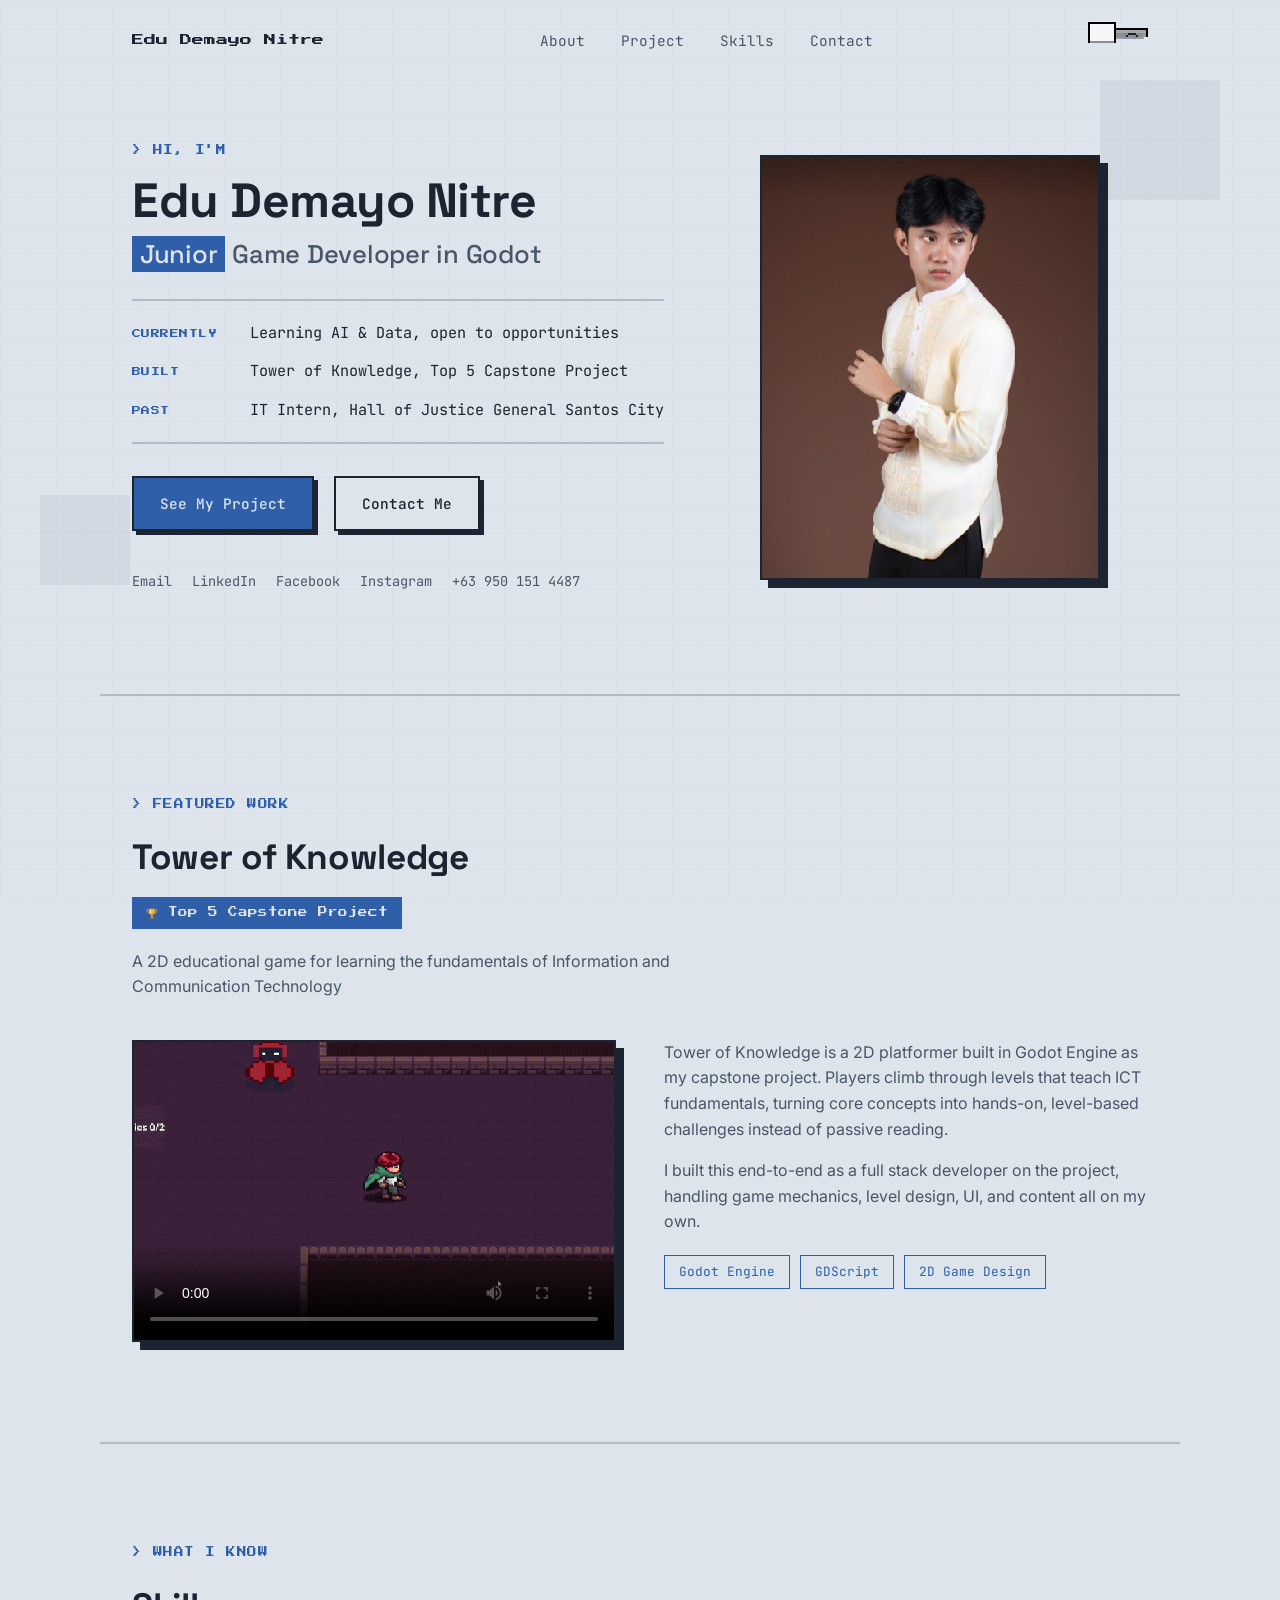
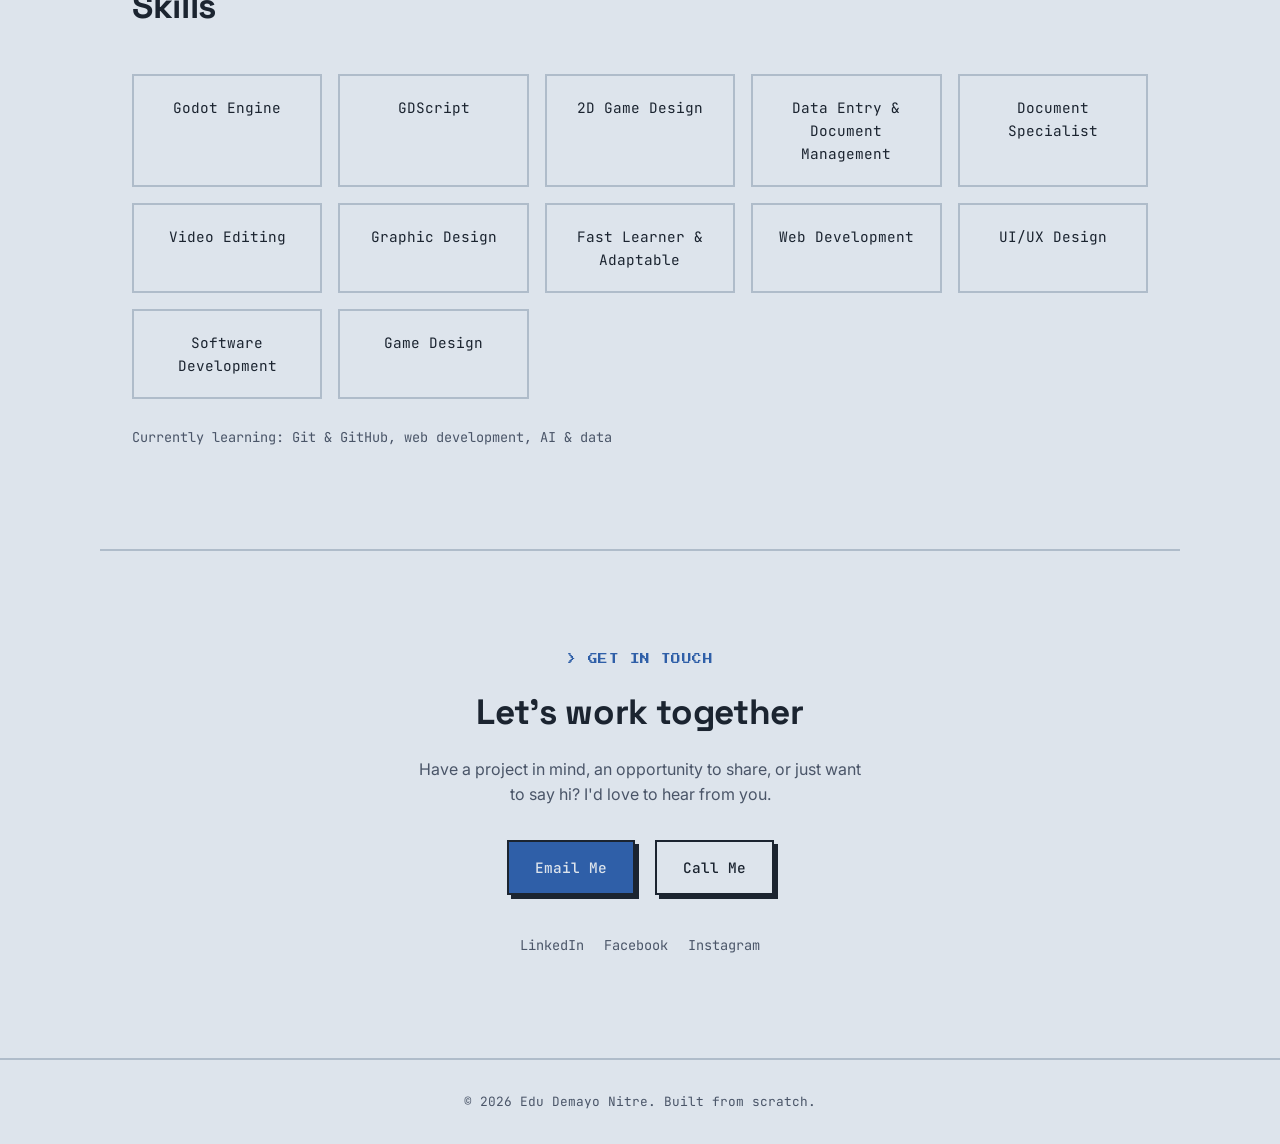
==== index.html @ b04c1786 "Add files via upload" ====
<!DOCTYPE html>
<html lang="en">
<head>
  <meta charset="UTF-8">
  <meta name="viewport" content="width=device-width, initial-scale=1.0">
  <title>Edu Demayo Nitre — Game Developer</title>
  <link rel="preconnect" href="https://fonts.googleapis.com">
  <link href="https://fonts.googleapis.com/css2?family=Press+Start+2P&family=Space+Grotesk:wght@500;700&family=Inter:wght@400;500;600&family=JetBrains+Mono:wght@400;500&display=swap" rel="stylesheet">
  <link rel="stylesheet" href="style.css">
</head>
<body>

  <div class="bg-blob bg-blob-1"></div>
  <div class="bg-blob bg-blob-2"></div>

  <nav>
    <div class="logo"><a href="index.html">Edu Demayo Nitre</a></div>
    <ul>
      <li><a href="about.html">About</a></li>
      <li><a href="#project">Project</a></li>
      <li><a href="#skills">Skills</a></li>
      <li><a href="#contact">Contact</a></li>
    </ul>
    <label class="switch">
      <input class="toggle" type="checkbox" id="theme-toggle">
      <span class="slider"></span>
    </label>
  </nav>

  <section class="hero" id="about">
    <div class="hero-text">
      <p class="eyebrow">Hi, I'm</p>
      <h1>Edu Demayo Nitre</h1>
      <h2><span class="accent">Junior</span> Game Developer in Godot</h2>
      <div class="status-list">
        <div class="status-item">
          <span class="status-label">Currently</span>
          <span class="status-value">Learning AI &amp; Data, open to opportunities</span>
        </div>
        <div class="status-item">
          <span class="status-label">Built</span>
          <span class="status-value">Tower of Knowledge, Top 5 Capstone Project</span>
        </div>
        <div class="status-item">
          <span class="status-label">Past</span>
          <span class="status-value">IT Intern, Hall of Justice General Santos City</span>
        </div>
      </div>
      <div class="buttons">
        <a href="#project" class="btn btn-primary">See My Project</a>
        <a href="#contact" class="btn btn-secondary">Contact Me</a>
      </div>
      <div class="socials">
        <a href="mailto:edunitre24@gmail.com" aria-label="Email">Email</a>
        <a href="https://www.linkedin.com/in/edu-demayo-nitre-314478360/" aria-label="LinkedIn" target="_blank" rel="noopener">LinkedIn</a>
        <a href="https://www.facebook.com/edu.nitre.35" aria-label="Facebook" target="_blank" rel="noopener">Facebook</a>
        <a href="https://www.instagram.com/_godedu/" aria-label="Instagram" target="_blank" rel="noopener">Instagram</a>
        <a href="tel:+639501514487" aria-label="Phone">+63 950 151 4487</a>
      </div>
    </div>
    <div class="hero-image">
      <div class="photo-frame">
        <img src="profile.png" alt="Edu Demayo Nitre">
      </div>
    </div>
  </section>

  <section class="project reveal" id="project">
    <p class="eyebrow">Featured Work</p>
    <h2>Tower of Knowledge</h2>
    <p class="project-badge">🏆 Top 5 Capstone Project</p>
    <p class="project-subtitle">A 2D educational game for learning the fundamentals of Information and Communication Technology</p>
    <div class="project-content">
      <div class="project-visual">
        <video controls poster="gameplay.gif">
          <source src="trailer.mp4" type="video/mp4">
          Your browser doesn't support embedded video.
        </video>
      </div>
      <div class="project-details">
        <p>
          Tower of Knowledge is a 2D platformer built in Godot Engine as my
          capstone project. Players climb through levels that teach ICT
          fundamentals, turning core concepts into hands-on, level-based
          challenges instead of passive reading.
        </p>
        <p>
          I built this end-to-end as a full stack developer on the project,
          handling game mechanics, level design, UI, and content all on my
          own.
        </p>
        <ul class="tech-tags">
          <li>Godot Engine</li>
          <li>GDScript</li>
          <li>2D Game Design</li>
        </ul>
      </div>
    </div>
  </section>

  <section class="skills reveal" id="skills">
    <p class="eyebrow">What I Know</p>
    <h2>Skills</h2>
    <div class="skills-grid">
      <div class="skill-item">Godot Engine</div>
      <div class="skill-item">GDScript</div>
      <div class="skill-item">2D Game Design</div>
      <div class="skill-item">Data Entry &amp; Document Management</div>
      <div class="skill-item">Document Specialist</div>
      <div class="skill-item">Video Editing</div>
      <div class="skill-item">Graphic Design</div>
      <div class="skill-item">Fast Learner &amp; Adaptable</div>
      <div class="skill-item">Web Development</div>
      <div class="skill-item">UI/UX Design</div>
      <div class="skill-item">Software Development</div>
      <div class="skill-item">Game Design</div>
    </div>
    <p class="learning-note">Currently learning: Git &amp; GitHub, web development, AI &amp; data</p>
  </section>

  <section class="contact reveal" id="contact">
    <p class="eyebrow">Get In Touch</p>
    <h2>Let's work together</h2>
    <p class="intro">Have a project in mind, an opportunity to share, or just want to say hi? I'd love to hear from you.</p>
    <div class="buttons">
      <a href="mailto:edunitre24@gmail.com" class="btn btn-primary">Email Me</a>
      <a href="tel:+639501514487" class="btn btn-secondary">Call Me</a>
    </div>
    <div class="socials" style="justify-content: center;">
      <a href="https://www.linkedin.com/in/edu-demayo-nitre-314478360/" aria-label="LinkedIn" target="_blank" rel="noopener">LinkedIn</a>
      <a href="https://www.facebook.com/edu.nitre.35" aria-label="Facebook" target="_blank" rel="noopener">Facebook</a>
      <a href="https://www.instagram.com/_godedu/" aria-label="Instagram" target="_blank" rel="noopener">Instagram</a>
    </div>
  </section>

  <footer>
    <p>&copy; 2026 Edu Demayo Nitre. Built from scratch.</p>
  </footer>
  <script>
    const themeToggle = document.getElementById('theme-toggle');
    const savedTheme = localStorage.getItem('theme');

    if (savedTheme === 'dark') {
      document.body.classList.add('dark-mode');
      themeToggle.checked = true;
    }

    themeToggle.addEventListener('change', () => {
      document.body.classList.toggle('dark-mode', themeToggle.checked);
      localStorage.setItem('theme', themeToggle.checked ? 'dark' : 'light');
    });

    const revealEls = document.querySelectorAll('.reveal');
    const observer = new IntersectionObserver((entries) => {
      entries.forEach((entry) => {
        if (entry.isIntersecting) {
          entry.target.classList.add('is-visible');
          observer.unobserve(entry.target);
        }
      });
    }, { threshold: 0.15 });
    revealEls.forEach((el) => observer.observe(el));
  </script>

</body>
</html>
---- style.css ----
/* ---------- Design tokens (monochrome) ---------- */
:root {
  --bg: #DDE4EC;
  --bg-alt: #CCD6E1;
  --ink: #1B2430;
  --ink-soft: #4A5568;
  --accent: #2F5FA8;
  --accent-soft: #C3D3E8;
  --line: #AFBCCA;

  --font-display: "Space Grotesk", sans-serif;
  --font-body: "Inter", sans-serif;
  --font-mono: "JetBrains Mono", monospace;
  --font-pixel: "Press Start 2P", monospace;

  --max-width: 1080px;
}

/* ---------- Dark mode ---------- */
body.dark-mode {
  --bg: #0D1420;
  --bg-alt: #16202E;
  --ink: #E4EAF2;
  --ink-soft: #93A2B8;
  --accent: #6C93E0;
  --accent-soft: rgba(108, 147, 224, 0.15);
  --line: #26344A;
}

/* ---------- Reset ---------- */
* {
  margin: 0;
  padding: 0;
  box-sizing: border-box;
}

html {
  scroll-behavior: smooth;
}

body {
  font-family: var(--font-body);
  background: var(--bg);
  color: var(--ink);
  line-height: 1.6;
  position: relative;
  overflow-x: hidden;
  transition: background-color 0.2s ease, color 0.2s ease;
}

/* ---------- Ambient background: pixel grid, like the Godot editor canvas ---------- */
body::before {
  content: "";
  position: fixed;
  inset: 0;
  background-image:
    linear-gradient(var(--line) 1px, transparent 1px),
    linear-gradient(90deg, var(--line) 1px, transparent 1px);
  background-size: 28px 28px;
  opacity: 0.06;
  z-index: -1;
  pointer-events: none;
}

.bg-blob {
  position: fixed;
  z-index: -1;
  pointer-events: none;
  background: var(--ink);
  opacity: 0.05;
}

.bg-blob-1 {
  width: 120px;
  height: 120px;
  top: 80px;
  right: 60px;
}

.bg-blob-2 {
  width: 90px;
  height: 90px;
  top: 55%;
  left: 40px;
}

a {
  text-decoration: none;
  color: inherit;
}

ul {
  list-style: none;
}

section {
  max-width: var(--max-width);
  margin: 0 auto;
  padding: 100px 32px;
}

.eyebrow {
  font-family: var(--font-pixel);
  font-size: 0.6rem;
  text-transform: uppercase;
  letter-spacing: 0.05em;
  color: var(--accent);
  margin-bottom: 16px;
  line-height: 1.8;
}

.eyebrow::before {
  content: "> ";
}

.accent {
  background: var(--accent);
  color: var(--bg);
  padding: 2px 8px;
  box-decoration-break: clone;
  -webkit-box-decoration-break: clone;
}

h1, h2 {
  font-family: var(--font-display);
  font-weight: 700;
  letter-spacing: -0.01em;
}

/* ---------- Nav ---------- */
nav {
  display: flex;
  justify-content: space-between;
  align-items: center;
  max-width: var(--max-width);
  margin: 0 auto;
  padding: 28px 32px;
  gap: 24px;
}

nav .logo {
  font-family: var(--font-pixel);
  font-size: 0.75rem;
}

nav .logo a {
  color: inherit;
}

nav ul {
  display: flex;
  gap: 36px;
}

nav ul a {
  font-family: var(--font-mono);
  font-size: 0.9rem;
  color: var(--ink-soft);
  transition: color 0.2s ease;
}

nav ul a:hover,
nav ul a:focus-visible {
  color: var(--ink);
}

nav ul a.active-link {
  color: var(--accent);
  text-decoration: underline;
  text-underline-offset: 4px;
}

/* ---------- Buttons (pixel push style) ---------- */
.buttons {
  display: flex;
  gap: 20px;
  margin-top: 32px;
  flex-wrap: wrap;
}

.btn {
  padding: 14px 26px;
  border-radius: 0;
  border: 2px solid var(--ink);
  font-family: var(--font-mono);
  font-size: 0.9rem;
  font-weight: 500;
  box-shadow: 4px 4px 0 var(--ink);
  transition: transform 0.1s ease, box-shadow 0.1s ease;
}

.btn:hover {
  transform: translate(2px, 2px);
  box-shadow: 2px 2px 0 var(--ink);
}

.btn:active {
  transform: translate(4px, 4px);
  box-shadow: 0 0 0 var(--ink);
}

.btn-primary {
  background: var(--accent);
  color: var(--bg);
}

.btn-secondary {
  background: var(--bg);
  color: var(--ink);
}

/* ---------- Hero ---------- */
.hero {
  display: grid;
  grid-template-columns: 1.1fr 0.9fr;
  gap: 48px;
  align-items: center;
  padding-top: 60px;
  animation: fadeInUp 0.8s ease both;
}

@keyframes fadeInUp {
  from {
    opacity: 0;
    transform: translateY(20px);
  }
  to {
    opacity: 1;
    transform: translateY(0);
  }
}

.hero h1 {
  font-size: 3rem;
  line-height: 1.1;
  margin-bottom: 6px;
}

.hero h2 {
  font-size: 1.6rem;
  font-weight: 500;
  color: var(--ink-soft);
  margin-bottom: 24px;
}

.hero .intro {
  color: var(--ink-soft);
  max-width: 46ch;
}

.status-list {
  display: flex;
  flex-direction: column;
  gap: 14px;
  margin-top: 8px;
  padding: 20px 0;
  border-top: 2px solid var(--line);
  border-bottom: 2px solid var(--line);
}

.status-item {
  display: flex;
  gap: 18px;
  align-items: baseline;
}

.status-label {
  font-family: var(--font-pixel);
  font-size: 0.55rem;
  text-transform: uppercase;
  letter-spacing: 0.05em;
  color: var(--accent);
  min-width: 100px;
  flex-shrink: 0;
}

.status-value {
  font-family: var(--font-mono);
  color: var(--ink);
  font-size: 0.95rem;
}

.socials {
  display: flex;
  gap: 20px;
  flex-wrap: wrap;
  margin-top: 40px;
}

.socials a {
  font-family: var(--font-mono);
  font-size: 0.85rem;
  color: var(--ink-soft);
  border-bottom: 1px solid transparent;
}

.socials a:hover,
.socials a:focus-visible {
  color: var(--accent);
  border-bottom-color: var(--accent);
}

.hero-image {
  display: flex;
  justify-content: center;
}

.photo-frame {
  width: 100%;
  max-width: 340px;
  aspect-ratio: 4 / 5;
  background: var(--bg-alt);
  border: 2px solid var(--ink);
  border-radius: 0;
  display: flex;
  align-items: center;
  justify-content: center;
  color: var(--ink-soft);
  font-family: var(--font-mono);
  font-size: 0.85rem;
  overflow: hidden;
  box-shadow: 8px 8px 0 var(--ink);
}

.photo-frame img {
  width: 100%;
  height: 100%;
  object-fit: cover;
  image-rendering: pixelated;
}

/* ---------- Project ---------- */
.project {
  border-top: 2px solid var(--line);
}

.project h2 {
  font-size: 2.2rem;
  margin-bottom: 12px;
}

.project-badge {
  display: inline-block;
  font-family: var(--font-pixel);
  font-size: 0.6rem;
  background: var(--accent);
  color: var(--bg);
  padding: 8px 14px;
  border-radius: 0;
  margin-bottom: 20px;
}

.project-subtitle {
  color: var(--ink-soft);
  max-width: 60ch;
  margin-bottom: 40px;
}

.project-content {
  display: grid;
  grid-template-columns: 1fr 1fr;
  gap: 48px;
  align-items: start;
}

.project-visual {
  aspect-ratio: 16 / 10;
  background: var(--bg-alt);
  border: 2px solid var(--ink);
  border-radius: 0;
  display: flex;
  align-items: center;
  justify-content: center;
  color: var(--ink-soft);
  font-family: var(--font-mono);
  font-size: 0.85rem;
  overflow: hidden;
  box-shadow: 8px 8px 0 var(--ink);
}

.project-visual img,
.project-visual video {
  width: 100%;
  height: 100%;
  object-fit: cover;
  image-rendering: pixelated;
}

.project-details p {
  color: var(--ink-soft);
  margin-bottom: 16px;
}

.tech-tags {
  display: flex;
  gap: 10px;
  flex-wrap: wrap;
  margin: 20px 0;
}

.tech-tags li {
  font-family: var(--font-mono);
  font-size: 0.8rem;
  background: var(--bg);
  color: var(--accent);
  border: 1px solid var(--accent);
  padding: 6px 14px;
  border-radius: 0;
}

/* ---------- Skills ---------- */
.skills {
  border-top: 2px solid var(--line);
}

.skills h2 {
  font-size: 2.2rem;
  margin-bottom: 40px;
}

.skills-grid {
  display: grid;
  grid-template-columns: repeat(auto-fit, minmax(180px, 1fr));
  gap: 16px;
}

.skill-item {
  padding: 20px;
  border: 2px solid var(--line);
  border-radius: 0;
  font-family: var(--font-mono);
  font-size: 0.9rem;
  text-align: center;
}

.learning-note {
  margin-top: 28px;
  color: var(--ink-soft);
  font-family: var(--font-mono);
  font-size: 0.85rem;
}

/* ---------- Contact ---------- */
.contact {
  border-top: 2px solid var(--line);
  text-align: center;
}

.contact h2 {
  font-size: 2.2rem;
  margin-bottom: 16px;
}

.contact .intro {
  color: var(--ink-soft);
  max-width: 46ch;
  margin: 0 auto;
}

.contact .buttons {
  justify-content: center;
}

/* ---------- Footer ---------- */
footer {
  text-align: center;
  padding: 32px;
  color: var(--ink-soft);
  font-family: var(--font-mono);
  font-size: 0.8rem;
  border-top: 2px solid var(--line);
}

/* ---------- Scroll reveal ---------- */
.reveal {
  opacity: 0;
  transform: translateY(24px);
  transition: opacity 0.7s ease, transform 0.7s ease;
}

.reveal.is-visible {
  opacity: 1;
  transform: translateY(0);
}

/* ---------- Hover polish (pixel push) ---------- */
.skill-item {
  transition: transform 0.15s ease, box-shadow 0.15s ease;
}

.skill-item:hover {
  transform: translate(-2px, -2px);
  border-color: var(--accent);
  box-shadow: 4px 4px 0 var(--accent);
}

.photo-frame,
.project-visual {
  transition: transform 0.15s ease, box-shadow 0.15s ease;
}

.photo-frame:hover,
.project-visual:hover {
  transform: translate(-2px, -2px);
  box-shadow: 10px 10px 0 var(--ink);
}

.tech-tags li {
  transition: transform 0.15s ease;
}

.tech-tags li:hover {
  transform: translate(-2px, -2px);
  box-shadow: 3px 3px 0 var(--accent);
}

/* ---------- Responsive ---------- */
@media (max-width: 768px) {
  nav {
    flex-direction: column;
    gap: 16px;
  }

  .hero {
    grid-template-columns: 1fr;
    text-align: center;
    padding-top: 20px;
  }

  .hero .intro {
    margin: 0 auto;
  }

  .buttons {
    justify-content: center;
  }

  .socials {
    justify-content: center;
  }

  .status-item {
    flex-direction: column;
    gap: 2px;
  }

  .status-label {
    min-width: unset;
  }

  .project-content {
    grid-template-columns: 1fr;
  }
}

/* ---------- Theme toggle: pixel sprite switch (Uiverse by zl306) ---------- */
.switch {
  position: relative;
  display: flex;
  flex-direction: column;
  justify-content: center;
  align-items: center;
  width: 60px;
  height: 26px;
}

.toggle {
  opacity: 0;
  width: 0;
  height: 0;
}

.slider {
  image-rendering: pixelated;
  position: absolute;
  cursor: pointer;
  top: 0;
  left: 0;
  right: 0;
  bottom: 0;
  background: url([data-uri]);
  background-size: 100% 100%;
}

.slider:before {
  box-sizing: border-box;
  position: absolute;
  content: "";
  height: 32px;
  width: 28px;
  bottom: 0px;
  background: url([data-uri]);
  background-size: 28px 32px;
}

.toggle:checked + .slider {
  background: url([data-uri]);
  background-size: 100% 100%;
}

.toggle:checked + .slider:before {
  transform: translateX(32px);
}

/* ---------- About page ---------- */
.about-hero {
  display: grid;
  grid-template-columns: 1.1fr 0.9fr;
  gap: 48px;
  align-items: center;
  padding-top: 80px;
}

.about-hero h1 {
  font-size: 2.8rem;
  margin: 8px 0 20px;
}

.about-hero .intro {
  color: var(--ink-soft);
  font-size: 1.05rem;
}

@media (max-width: 768px) {
  .about-hero {
    grid-template-columns: 1fr;
    text-align: center;
    padding-top: 20px;
  }

  .about-hero .intro {
    margin: 0 auto;
  }
}

.timeline {
  border-top: 2px solid var(--line);
}

.timeline h2,
.currently-learning h2 {
  font-size: 2.2rem;
  margin-bottom: 40px;
}

.timeline-list {
  display: flex;
  flex-direction: column;
  gap: 36px;
}

.timeline-item {
  display: grid;
  grid-template-columns: 140px 1fr;
  gap: 24px;
}

.timeline-year {
  font-family: var(--font-pixel);
  font-size: 0.55rem;
  color: var(--accent);
  text-transform: uppercase;
  letter-spacing: 0.03em;
  padding-top: 4px;
  line-height: 1.6;
}

.timeline-body h3 {
  font-family: var(--font-display);
  font-size: 1.1rem;
  margin-bottom: 8px;
}

.timeline-body p {
  color: var(--ink-soft);
  max-width: 60ch;
}

.currently-learning {
  border-top: 2px solid var(--line);
}

.currently-learning .intro {
  color: var(--ink-soft);
  max-width: 60ch;
}

@media (max-width: 768px) {
  .timeline-item {
    grid-template-columns: 1fr;
    gap: 8px;
  }

  .about-hero h1 {
    font-size: 2.2rem;
  }
}
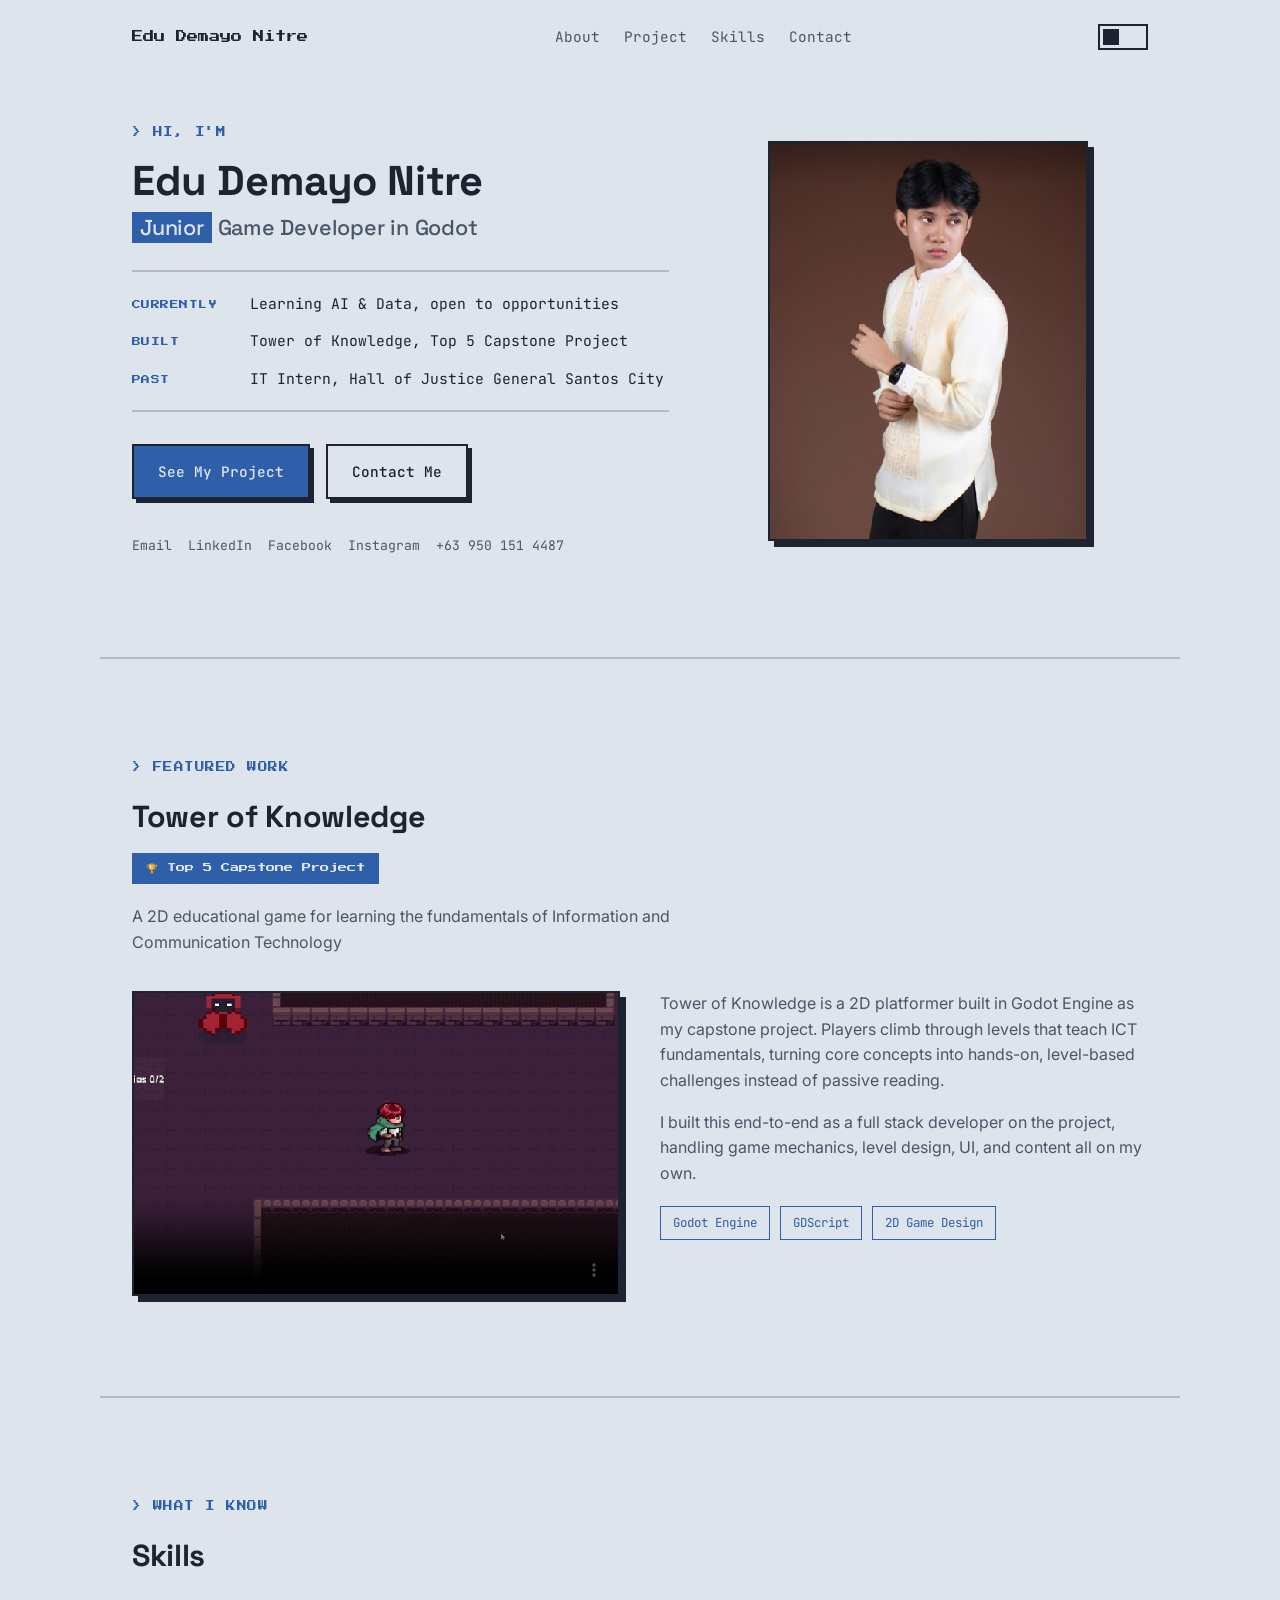
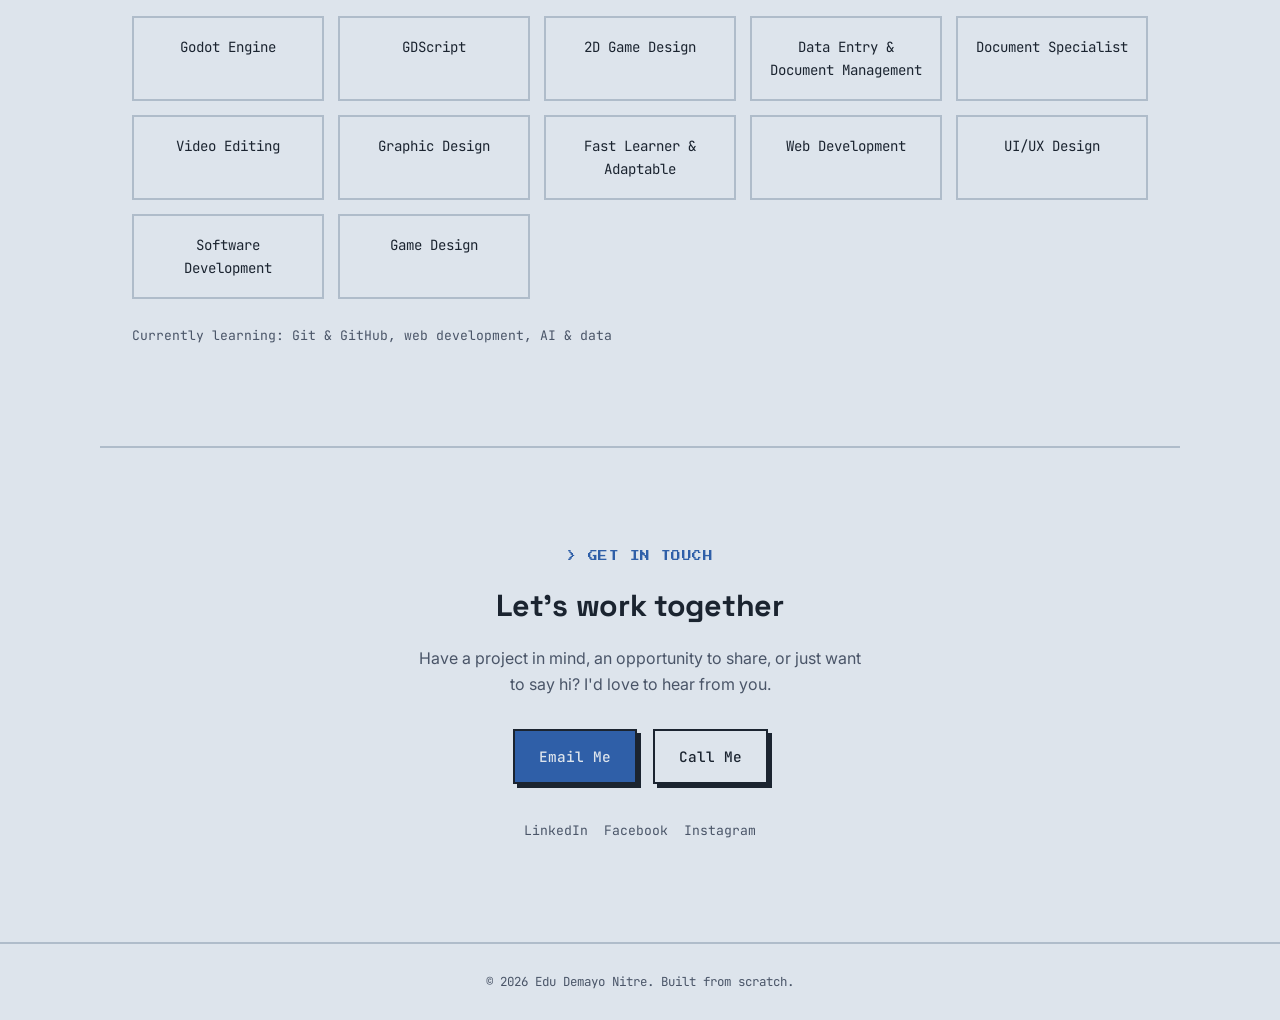
==== commit fd38399a: "Add files via upload" ====
--- a/index.html
+++ b/index.html
@@ -9,9 +9,6 @@
   <link rel="stylesheet" href="style.css">
 </head>
 <body>
-
-  <div class="bg-blob bg-blob-1"></div>
-  <div class="bg-blob bg-blob-2"></div>
 
   <nav>
     <div class="logo"><a href="index.html">Edu Demayo Nitre</a></div>
--- a/style.css
+++ b/style.css
@@ -1,4 +1,4 @@
-/* ---------- Design tokens (monochrome) ---------- */
+/* ---------- Design tokens ---------- */
 :root {
   --bg: #DDE4EC;
   --bg-alt: #CCD6E1;
@@ -48,7 +48,7 @@
   transition: background-color 0.2s ease, color 0.2s ease;
 }
 
-/* ---------- Ambient background: pixel grid, like the Godot editor canvas ---------- */
+/* ---------- Ambient background: faint pixel grid ---------- */
 body::before {
   content: "";
   position: fixed;
@@ -57,31 +57,9 @@
     linear-gradient(var(--line) 1px, transparent 1px),
     linear-gradient(90deg, var(--line) 1px, transparent 1px);
   background-size: 28px 28px;
-  opacity: 0.06;
+  opacity: 0.05;
   z-index: -1;
   pointer-events: none;
-}
-
-.bg-blob {
-  position: fixed;
-  z-index: -1;
-  pointer-events: none;
-  background: var(--ink);
-  opacity: 0.05;
-}
-
-.bg-blob-1 {
-  width: 120px;
-  height: 120px;
-  top: 80px;
-  right: 60px;
-}
-
-.bg-blob-2 {
-  width: 90px;
-  height: 90px;
-  top: 55%;
-  left: 40px;
 }
 
 a {
@@ -91,6 +69,11 @@
 
 ul {
   list-style: none;
+}
+
+img, video {
+  max-width: 100%;
+  display: block;
 }
 
 section {
@@ -134,13 +117,14 @@
   align-items: center;
   max-width: var(--max-width);
   margin: 0 auto;
-  padding: 28px 32px;
-  gap: 24px;
+  padding: 24px 32px;
+  gap: 16px;
+  flex-wrap: wrap;
 }
 
 nav .logo {
   font-family: var(--font-pixel);
-  font-size: 0.75rem;
+  font-size: 0.7rem;
 }
 
 nav .logo a {
@@ -149,7 +133,8 @@
 
 nav ul {
   display: flex;
-  gap: 36px;
+  gap: 24px;
+  flex-wrap: wrap;
 }
 
 nav ul a {
@@ -173,13 +158,13 @@
 /* ---------- Buttons (pixel push style) ---------- */
 .buttons {
   display: flex;
-  gap: 20px;
+  gap: 16px;
   margin-top: 32px;
   flex-wrap: wrap;
 }
 
 .btn {
-  padding: 14px 26px;
+  padding: 14px 24px;
   border-radius: 0;
   border: 2px solid var(--ink);
   font-family: var(--font-mono);
@@ -187,6 +172,7 @@
   font-weight: 500;
   box-shadow: 4px 4px 0 var(--ink);
   transition: transform 0.1s ease, box-shadow 0.1s ease;
+  text-align: center;
 }
 
 .btn:hover {
@@ -213,9 +199,9 @@
 .hero {
   display: grid;
   grid-template-columns: 1.1fr 0.9fr;
-  gap: 48px;
+  gap: 40px;
   align-items: center;
-  padding-top: 60px;
+  padding-top: 50px;
   animation: fadeInUp 0.8s ease both;
 }
 
@@ -231,13 +217,14 @@
 }
 
 .hero h1 {
-  font-size: 3rem;
-  line-height: 1.1;
+  font-size: 2.6rem;
+  line-height: 1.15;
   margin-bottom: 6px;
+  word-break: break-word;
 }
 
 .hero h2 {
-  font-size: 1.6rem;
+  font-size: 1.35rem;
   font-weight: 500;
   color: var(--ink-soft);
   margin-bottom: 24px;
@@ -262,6 +249,7 @@
   display: flex;
   gap: 18px;
   align-items: baseline;
+  flex-wrap: wrap;
 }
 
 .status-label {
@@ -277,19 +265,19 @@
 .status-value {
   font-family: var(--font-mono);
   color: var(--ink);
-  font-size: 0.95rem;
+  font-size: 0.92rem;
 }
 
 .socials {
   display: flex;
-  gap: 20px;
+  gap: 16px;
   flex-wrap: wrap;
-  margin-top: 40px;
+  margin-top: 36px;
 }
 
 .socials a {
   font-family: var(--font-mono);
-  font-size: 0.85rem;
+  font-size: 0.82rem;
   color: var(--ink-soft);
   border-bottom: 1px solid transparent;
 }
@@ -307,7 +295,7 @@
 
 .photo-frame {
   width: 100%;
-  max-width: 340px;
+  max-width: 320px;
   aspect-ratio: 4 / 5;
   background: var(--bg-alt);
   border: 2px solid var(--ink);
@@ -319,7 +307,7 @@
   font-family: var(--font-mono);
   font-size: 0.85rem;
   overflow: hidden;
-  box-shadow: 8px 8px 0 var(--ink);
+  box-shadow: 6px 6px 0 var(--ink);
 }
 
 .photo-frame img {
@@ -335,31 +323,32 @@
 }
 
 .project h2 {
-  font-size: 2.2rem;
+  font-size: 1.9rem;
   margin-bottom: 12px;
 }
 
 .project-badge {
   display: inline-block;
   font-family: var(--font-pixel);
-  font-size: 0.6rem;
+  font-size: 0.58rem;
   background: var(--accent);
   color: var(--bg);
   padding: 8px 14px;
   border-radius: 0;
   margin-bottom: 20px;
+  line-height: 1.6;
 }
 
 .project-subtitle {
   color: var(--ink-soft);
   max-width: 60ch;
-  margin-bottom: 40px;
+  margin-bottom: 36px;
 }
 
 .project-content {
   display: grid;
   grid-template-columns: 1fr 1fr;
-  gap: 48px;
+  gap: 40px;
   align-items: start;
 }
 
@@ -375,7 +364,7 @@
   font-family: var(--font-mono);
   font-size: 0.85rem;
   overflow: hidden;
-  box-shadow: 8px 8px 0 var(--ink);
+  box-shadow: 6px 6px 0 var(--ink);
 }
 
 .project-visual img,
@@ -400,11 +389,11 @@
 
 .tech-tags li {
   font-family: var(--font-mono);
-  font-size: 0.8rem;
+  font-size: 0.78rem;
   background: var(--bg);
   color: var(--accent);
   border: 1px solid var(--accent);
-  padding: 6px 14px;
+  padding: 6px 12px;
   border-radius: 0;
 }
 
@@ -414,30 +403,30 @@
 }
 
 .skills h2 {
-  font-size: 2.2rem;
-  margin-bottom: 40px;
+  font-size: 1.9rem;
+  margin-bottom: 36px;
 }
 
 .skills-grid {
   display: grid;
-  grid-template-columns: repeat(auto-fit, minmax(180px, 1fr));
-  gap: 16px;
+  grid-template-columns: repeat(auto-fit, minmax(160px, 1fr));
+  gap: 14px;
 }
 
 .skill-item {
-  padding: 20px;
+  padding: 18px;
   border: 2px solid var(--line);
   border-radius: 0;
   font-family: var(--font-mono);
-  font-size: 0.9rem;
+  font-size: 0.88rem;
   text-align: center;
 }
 
 .learning-note {
-  margin-top: 28px;
-  color: var(--ink-soft);
-  font-family: var(--font-mono);
-  font-size: 0.85rem;
+  margin-top: 26px;
+  color: var(--ink-soft);
+  font-family: var(--font-mono);
+  font-size: 0.82rem;
 }
 
 /* ---------- Contact ---------- */
@@ -447,7 +436,7 @@
 }
 
 .contact h2 {
-  font-size: 2.2rem;
+  font-size: 1.9rem;
   margin-bottom: 16px;
 }
 
@@ -458,16 +447,20 @@
 }
 
 .contact .buttons {
+  justify-content: center;
+}
+
+.contact .socials {
   justify-content: center;
 }
 
 /* ---------- Footer ---------- */
 footer {
   text-align: center;
-  padding: 32px;
-  color: var(--ink-soft);
-  font-family: var(--font-mono);
-  font-size: 0.8rem;
+  padding: 28px 20px;
+  color: var(--ink-soft);
+  font-family: var(--font-mono);
+  font-size: 0.78rem;
   border-top: 2px solid var(--line);
 }
 
@@ -483,7 +476,7 @@
   transform: translateY(0);
 }
 
-/* ---------- Hover polish (pixel push) ---------- */
+/* ---------- Hover polish ---------- */
 .skill-item {
   transition: transform 0.15s ease, box-shadow 0.15s ease;
 }
@@ -502,7 +495,7 @@
 .photo-frame:hover,
 .project-visual:hover {
   transform: translate(-2px, -2px);
-  box-shadow: 10px 10px 0 var(--ink);
+  box-shadow: 9px 9px 0 var(--ink);
 }
 
 .tech-tags li {
@@ -514,123 +507,70 @@
   box-shadow: 3px 3px 0 var(--accent);
 }
 
-/* ---------- Responsive ---------- */
-@media (max-width: 768px) {
-  nav {
-    flex-direction: column;
-    gap: 16px;
-  }
-
-  .hero {
-    grid-template-columns: 1fr;
-    text-align: center;
-    padding-top: 20px;
-  }
-
-  .hero .intro {
-    margin: 0 auto;
-  }
-
-  .buttons {
-    justify-content: center;
-  }
-
-  .socials {
-    justify-content: center;
-  }
-
-  .status-item {
-    flex-direction: column;
-    gap: 2px;
-  }
-
-  .status-label {
-    min-width: unset;
-  }
-
-  .project-content {
-    grid-template-columns: 1fr;
-  }
-}
-
-/* ---------- Theme toggle: pixel sprite switch (Uiverse by zl306) ---------- */
+/* ---------- Theme toggle: reliable pure-CSS square switch ---------- */
 .switch {
   position: relative;
-  display: flex;
-  flex-direction: column;
-  justify-content: center;
-  align-items: center;
-  width: 60px;
+  display: inline-flex;
+  width: 50px;
   height: 26px;
+  flex-shrink: 0;
 }
 
 .toggle {
   opacity: 0;
   width: 0;
   height: 0;
+  position: absolute;
 }
 
 .slider {
-  image-rendering: pixelated;
   position: absolute;
+  inset: 0;
   cursor: pointer;
-  top: 0;
-  left: 0;
-  right: 0;
-  bottom: 0;
-  background: url([data-uri]);
-  background-size: 100% 100%;
-}
-
-.slider:before {
-  box-sizing: border-box;
+  background: var(--bg);
+  border: 2px solid var(--ink);
+  border-radius: 0;
+  transition: background-color 0.2s ease;
+}
+
+.slider::before {
+  content: "";
   position: absolute;
-  content: "";
-  height: 32px;
-  width: 28px;
-  bottom: 0px;
-  background: url([data-uri]);
-  background-size: 28px 32px;
+  top: 3px;
+  left: 3px;
+  width: 16px;
+  height: 16px;
+  background: var(--ink);
+  transition: transform 0.2s ease, background-color 0.2s ease;
 }
 
 .toggle:checked + .slider {
-  background: url([data-uri]);
-  background-size: 100% 100%;
-}
-
-.toggle:checked + .slider:before {
-  transform: translateX(32px);
+  background: var(--accent-soft);
+  border-color: var(--accent);
+}
+
+.toggle:checked + .slider::before {
+  transform: translateX(20px);
+  background: var(--accent);
 }
 
 /* ---------- About page ---------- */
 .about-hero {
   display: grid;
   grid-template-columns: 1.1fr 0.9fr;
-  gap: 48px;
+  gap: 40px;
   align-items: center;
-  padding-top: 80px;
+  padding-top: 50px;
 }
 
 .about-hero h1 {
-  font-size: 2.8rem;
+  font-size: 2.4rem;
   margin: 8px 0 20px;
 }
 
 .about-hero .intro {
   color: var(--ink-soft);
-  font-size: 1.05rem;
-}
-
-@media (max-width: 768px) {
-  .about-hero {
-    grid-template-columns: 1fr;
-    text-align: center;
-    padding-top: 20px;
-  }
-
-  .about-hero .intro {
-    margin: 0 auto;
-  }
+  font-size: 1rem;
 }
 
 .timeline {
@@ -639,25 +579,25 @@
 
 .timeline h2,
 .currently-learning h2 {
-  font-size: 2.2rem;
-  margin-bottom: 40px;
+  font-size: 1.9rem;
+  margin-bottom: 36px;
 }
 
 .timeline-list {
   display: flex;
   flex-direction: column;
-  gap: 36px;
+  gap: 32px;
 }
 
 .timeline-item {
   display: grid;
-  grid-template-columns: 140px 1fr;
-  gap: 24px;
+  grid-template-columns: 120px 1fr;
+  gap: 20px;
 }
 
 .timeline-year {
   font-family: var(--font-pixel);
-  font-size: 0.55rem;
+  font-size: 0.52rem;
   color: var(--accent);
   text-transform: uppercase;
   letter-spacing: 0.03em;
@@ -667,7 +607,7 @@
 
 .timeline-body h3 {
   font-family: var(--font-display);
-  font-size: 1.1rem;
+  font-size: 1.05rem;
   margin-bottom: 8px;
 }
 
@@ -685,13 +625,101 @@
   max-width: 60ch;
 }
 
+/* ---------- Responsive ---------- */
 @media (max-width: 768px) {
+  section {
+    padding: 64px 24px;
+  }
+
+  nav {
+    justify-content: center;
+    text-align: center;
+    padding: 20px 20px;
+  }
+
+  nav ul {
+    justify-content: center;
+    gap: 18px;
+  }
+
+  .hero {
+    grid-template-columns: 1fr;
+    text-align: center;
+    padding-top: 20px;
+    gap: 28px;
+  }
+
+  .hero h1 {
+    font-size: 2rem;
+  }
+
+  .hero h2 {
+    font-size: 1.1rem;
+  }
+
+  .hero-image {
+    order: -1;
+  }
+
+  .photo-frame {
+    max-width: 220px;
+  }
+
+  .hero .intro {
+    margin: 0 auto;
+  }
+
+  .buttons {
+    justify-content: center;
+  }
+
+  .socials {
+    justify-content: center;
+  }
+
+  .status-item {
+    flex-direction: column;
+    gap: 2px;
+  }
+
+  .status-label {
+    min-width: unset;
+  }
+
+  .project-content {
+    grid-template-columns: 1fr;
+  }
+
+  .about-hero {
+    grid-template-columns: 1fr;
+    text-align: center;
+    padding-top: 20px;
+  }
+
+  .about-hero .intro {
+    margin: 0 auto;
+  }
+
+  .about-hero h1 {
+    font-size: 2rem;
+  }
+
   .timeline-item {
     grid-template-columns: 1fr;
-    gap: 8px;
-  }
-
-  .about-hero h1 {
-    font-size: 2.2rem;
+    gap: 6px;
+  }
+}
+
+@media (max-width: 420px) {
+  .hero h1 {
+    font-size: 1.7rem;
+  }
+
+  section {
+    padding: 48px 18px;
+  }
+
+  .btn {
+    width: 100%;
   }
 }
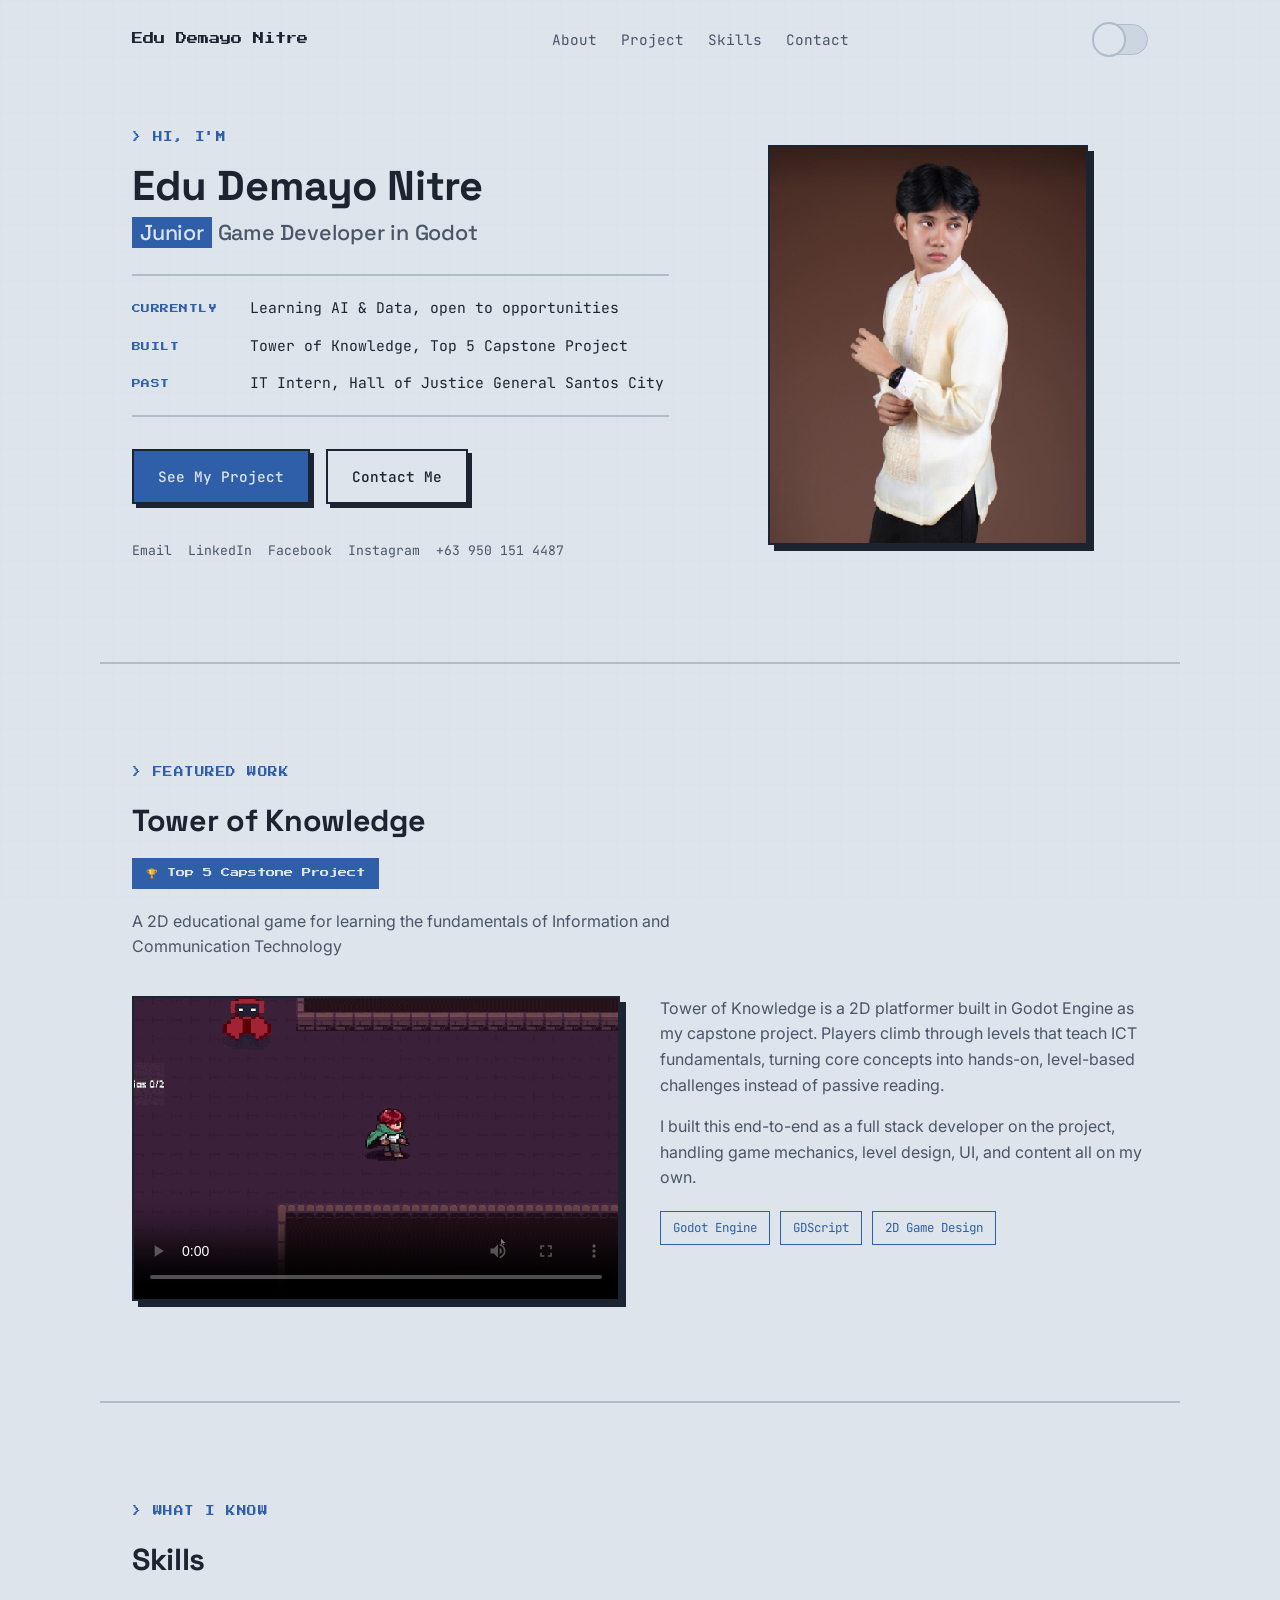
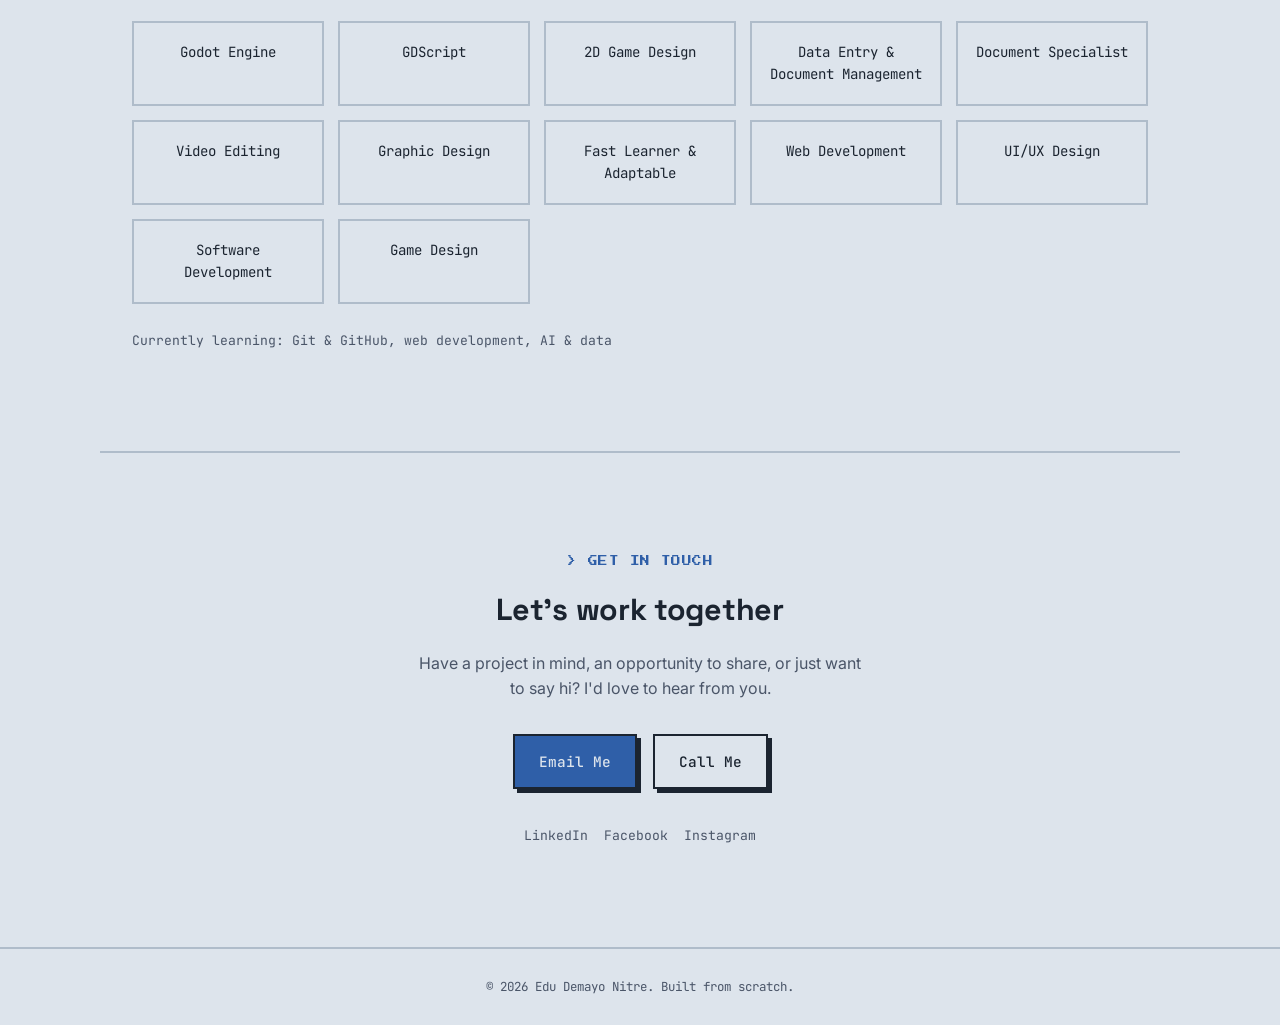
==== commit 591d8384: "Add files via upload" ====
--- a/index.html
+++ b/index.html
@@ -19,8 +19,10 @@
       <li><a href="#contact">Contact</a></li>
     </ul>
     <label class="switch">
-      <input class="toggle" type="checkbox" id="theme-toggle">
-      <span class="slider"></span>
+      <input type="checkbox" id="theme-toggle">
+      <span class="slider">
+        <svg class="slider-icon" viewBox="0 0 32 32" xmlns="http://www.w3.org/2000/svg" aria-hidden="true" role="presentation"><path fill="none" d="m4 16.5 8 8 16-16"></path></svg>
+      </span>
     </label>
   </nav>
 
--- a/style.css
+++ b/style.css
@@ -507,51 +507,76 @@
   box-shadow: 3px 3px 0 var(--accent);
 }
 
-/* ---------- Theme toggle: reliable pure-CSS square switch ---------- */
+/* ---------- Theme toggle (adapted from Uiverse by alexruix) ---------- */
 .switch {
+  font-size: 17px;
   position: relative;
-  display: inline-flex;
-  width: 50px;
-  height: 26px;
+  display: inline-block;
+  width: 3.2em;
+  height: 1.8em;
   flex-shrink: 0;
 }
 
-.toggle {
+.switch input {
   opacity: 0;
   width: 0;
   height: 0;
-  position: absolute;
 }
 
 .slider {
   position: absolute;
-  inset: 0;
   cursor: pointer;
-  background: var(--bg);
-  border: 2px solid var(--ink);
-  border-radius: 0;
-  transition: background-color 0.2s ease;
+  top: 0;
+  left: 0;
+  right: 0;
+  bottom: 0;
+  background-color: var(--bg-alt);
+  border: 1px solid var(--line);
+  transition: 0.3s;
+  border-radius: 32px;
+  outline: none;
 }
 
 .slider::before {
+  position: absolute;
   content: "";
+  height: 1.8em;
+  width: 1.8em;
+  border-radius: 50%;
+  outline: 2px solid var(--line);
+  left: -1px;
+  bottom: -1px;
+  background-color: var(--bg);
+  transition: transform 0.25s ease-in-out 0s;
+}
+
+.slider-icon {
+  opacity: 0;
+  height: 12px;
+  width: 12px;
+  stroke-width: 8;
   position: absolute;
-  top: 3px;
-  left: 3px;
-  width: 16px;
-  height: 16px;
-  background: var(--ink);
-  transition: transform 0.2s ease, background-color 0.2s ease;
-}
-
-.toggle:checked + .slider {
-  background: var(--accent-soft);
-  border-color: var(--accent);
-}
-
-.toggle:checked + .slider::before {
-  transform: translateX(20px);
-  background: var(--accent);
+  z-index: 999;
+  stroke: var(--accent);
+  right: 60%;
+  top: 30%;
+  transition: right ease-in-out 0.3s, opacity ease-in-out 0.15s;
+}
+
+.switch input:checked + .slider {
+  background-color: var(--ink);
+  border-color: var(--ink);
+}
+
+.switch input:checked + .slider .slider-icon {
+  opacity: 1;
+  right: 20%;
+  stroke: var(--bg);
+}
+
+.switch input:checked + .slider::before {
+  transform: translateX(1.4em);
+  outline-color: var(--ink);
 }
 
 /* ---------- About page ---------- */
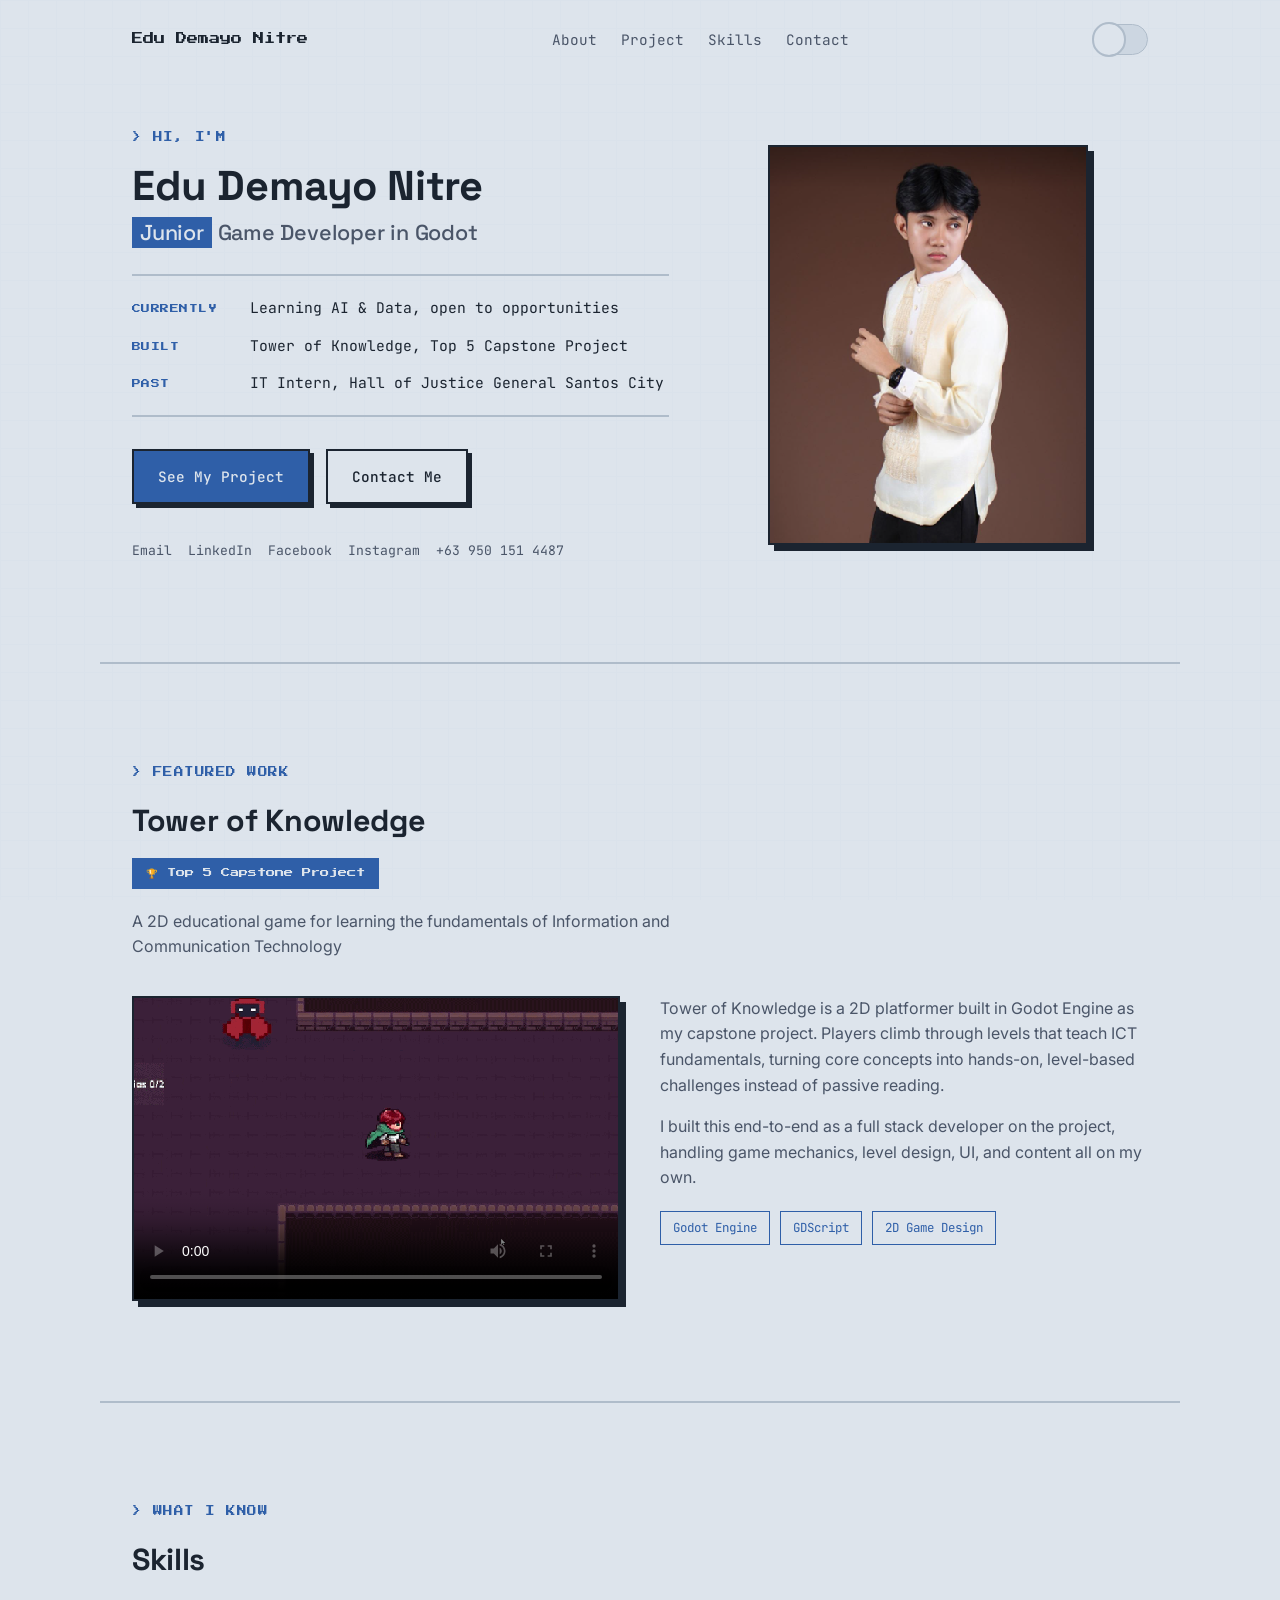
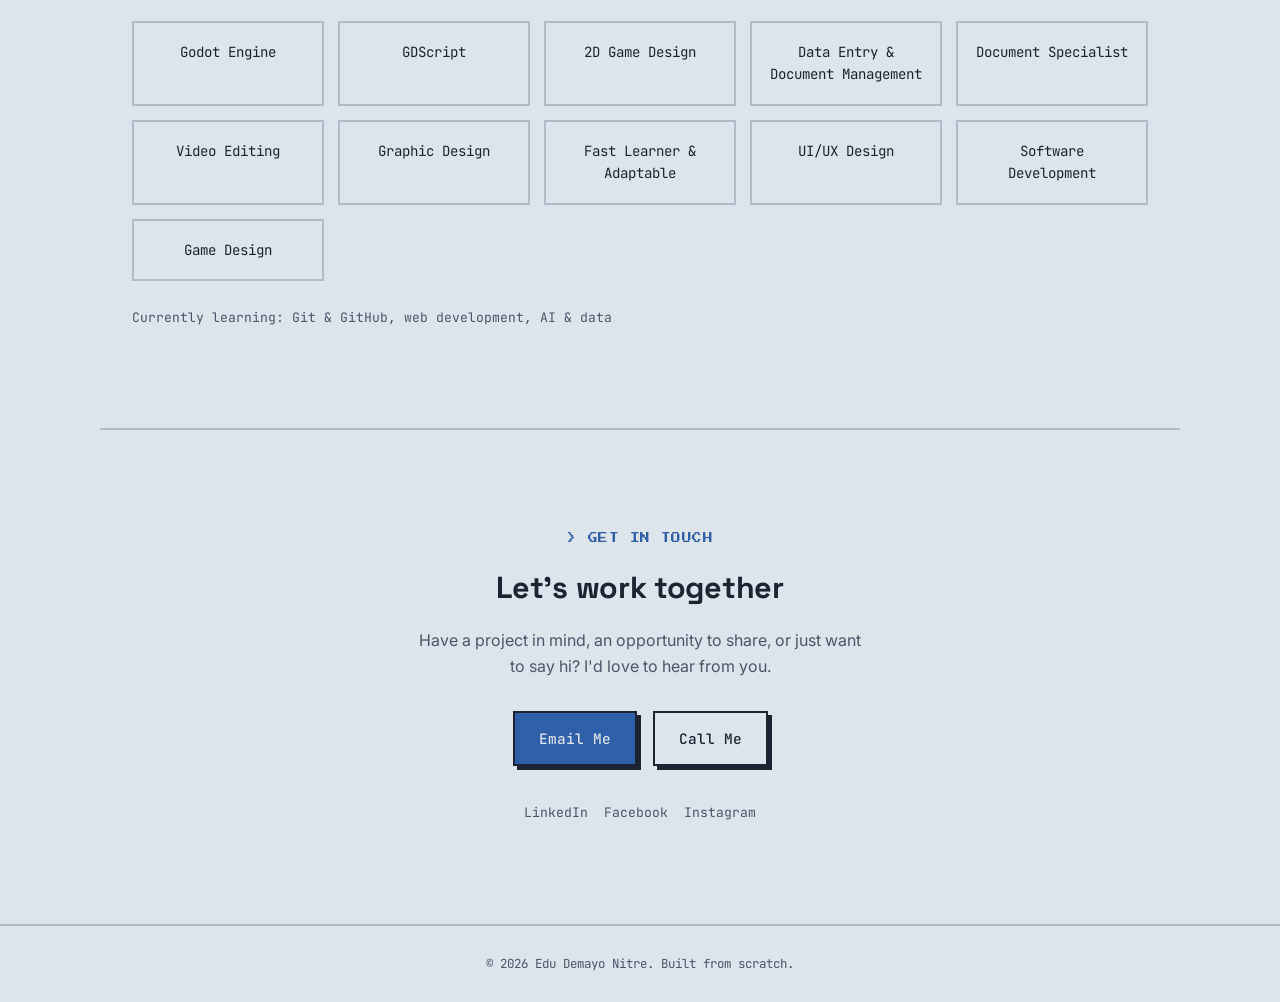
==== commit a82eaf99: "Add files via upload" ====
--- a/index.html
+++ b/index.html
@@ -109,7 +109,6 @@
       <div class="skill-item">Video Editing</div>
       <div class="skill-item">Graphic Design</div>
       <div class="skill-item">Fast Learner &amp; Adaptable</div>
-      <div class="skill-item">Web Development</div>
       <div class="skill-item">UI/UX Design</div>
       <div class="skill-item">Software Development</div>
       <div class="skill-item">Game Design</div>
@@ -136,6 +135,22 @@
     <p>&copy; 2026 Edu Demayo Nitre. Built from scratch.</p>
   </footer>
   <script>
+    requestAnimationFrame(() => document.body.classList.add('page-loaded'));
+
+    document.querySelectorAll('a[href]').forEach((link) => {
+      const href = link.getAttribute('href');
+      const isInternalPage = href && (href === 'index.html' || href === 'about.html' || href.startsWith('index.html#') || href.startsWith('about.html#'));
+      if (isInternalPage && link.target !== '_blank') {
+        link.addEventListener('click', (e) => {
+          e.preventDefault();
+          document.body.classList.remove('page-loaded');
+          setTimeout(() => {
+            window.location.href = href;
+          }, 300);
+        });
+      }
+    });
+
     const themeToggle = document.getElementById('theme-toggle');
     const savedTheme = localStorage.getItem('theme');
 
--- a/style.css
+++ b/style.css
@@ -45,7 +45,12 @@
   line-height: 1.6;
   position: relative;
   overflow-x: hidden;
-  transition: background-color 0.2s ease, color 0.2s ease;
+  opacity: 0;
+  transition: background-color 0.2s ease, color 0.2s ease, opacity 0.35s ease;
+}
+
+body.page-loaded {
+  opacity: 1;
 }
 
 /* ---------- Ambient background: faint pixel grid ---------- */
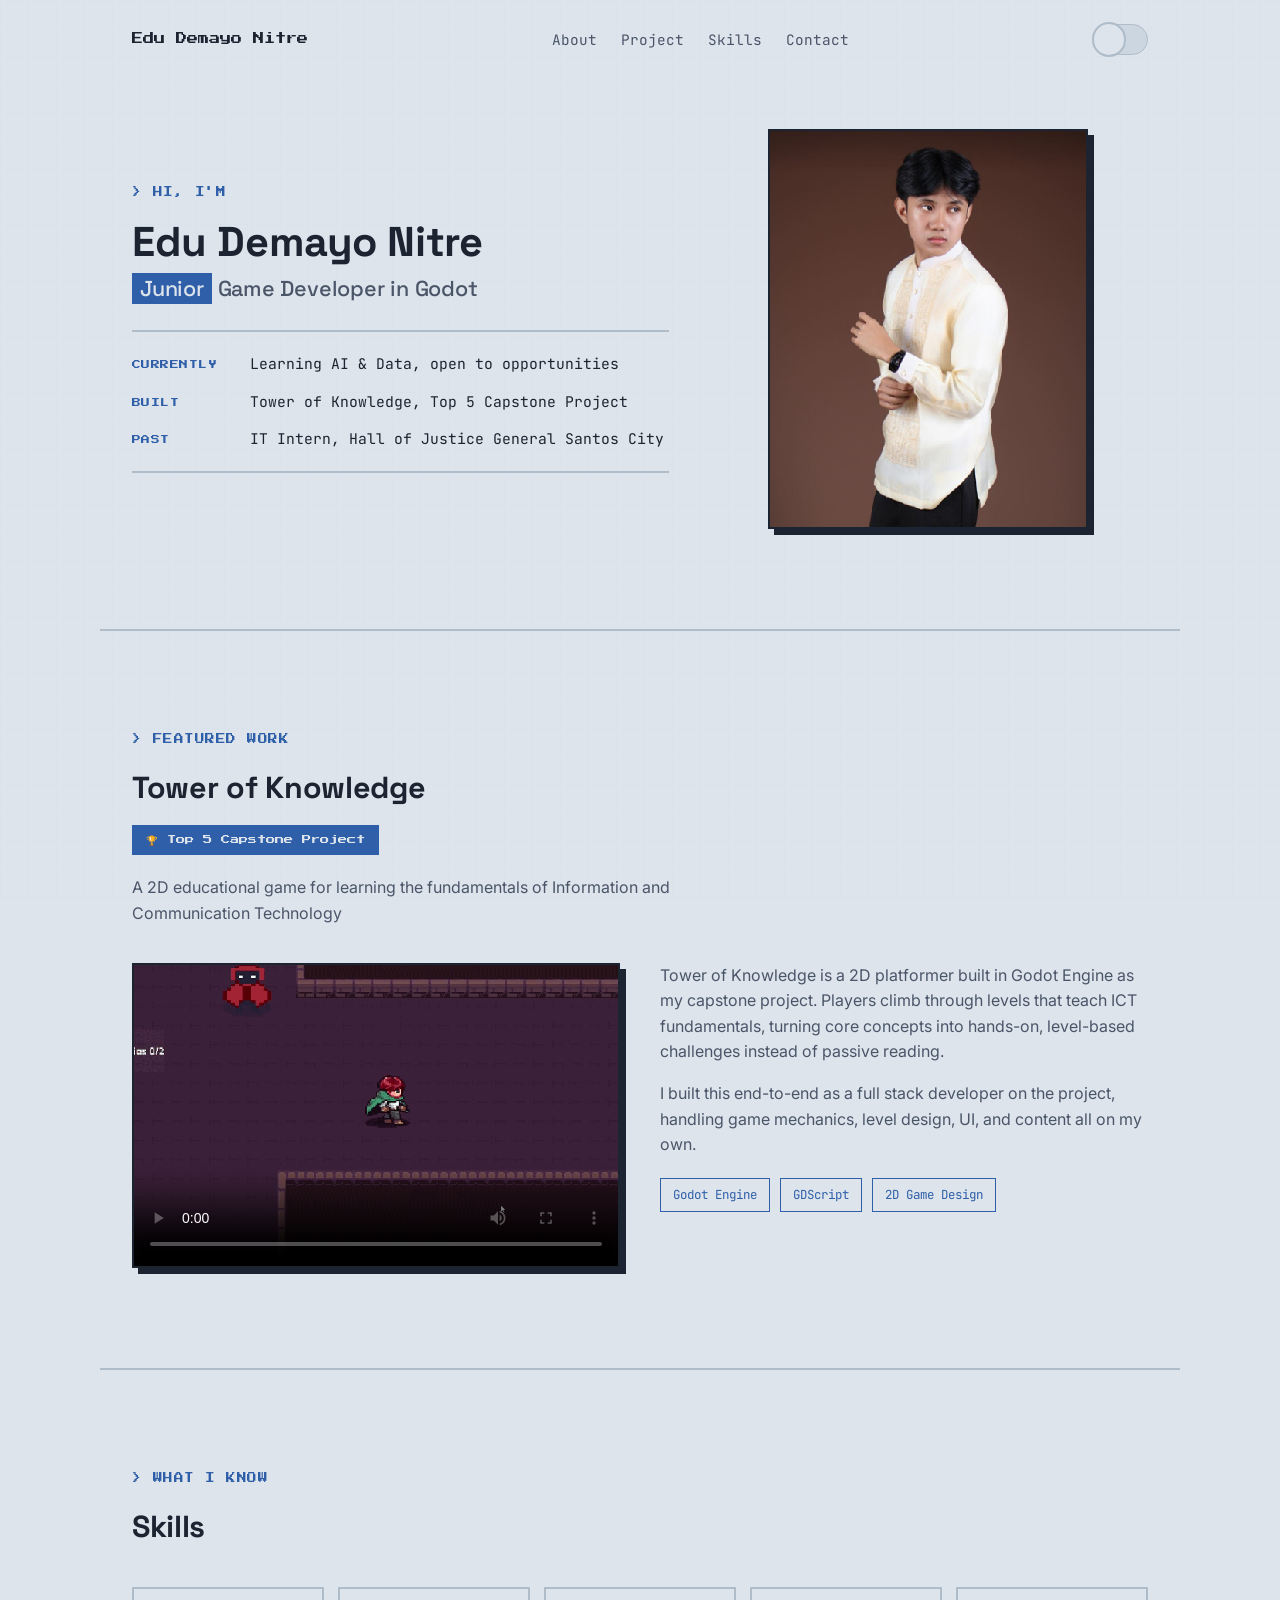
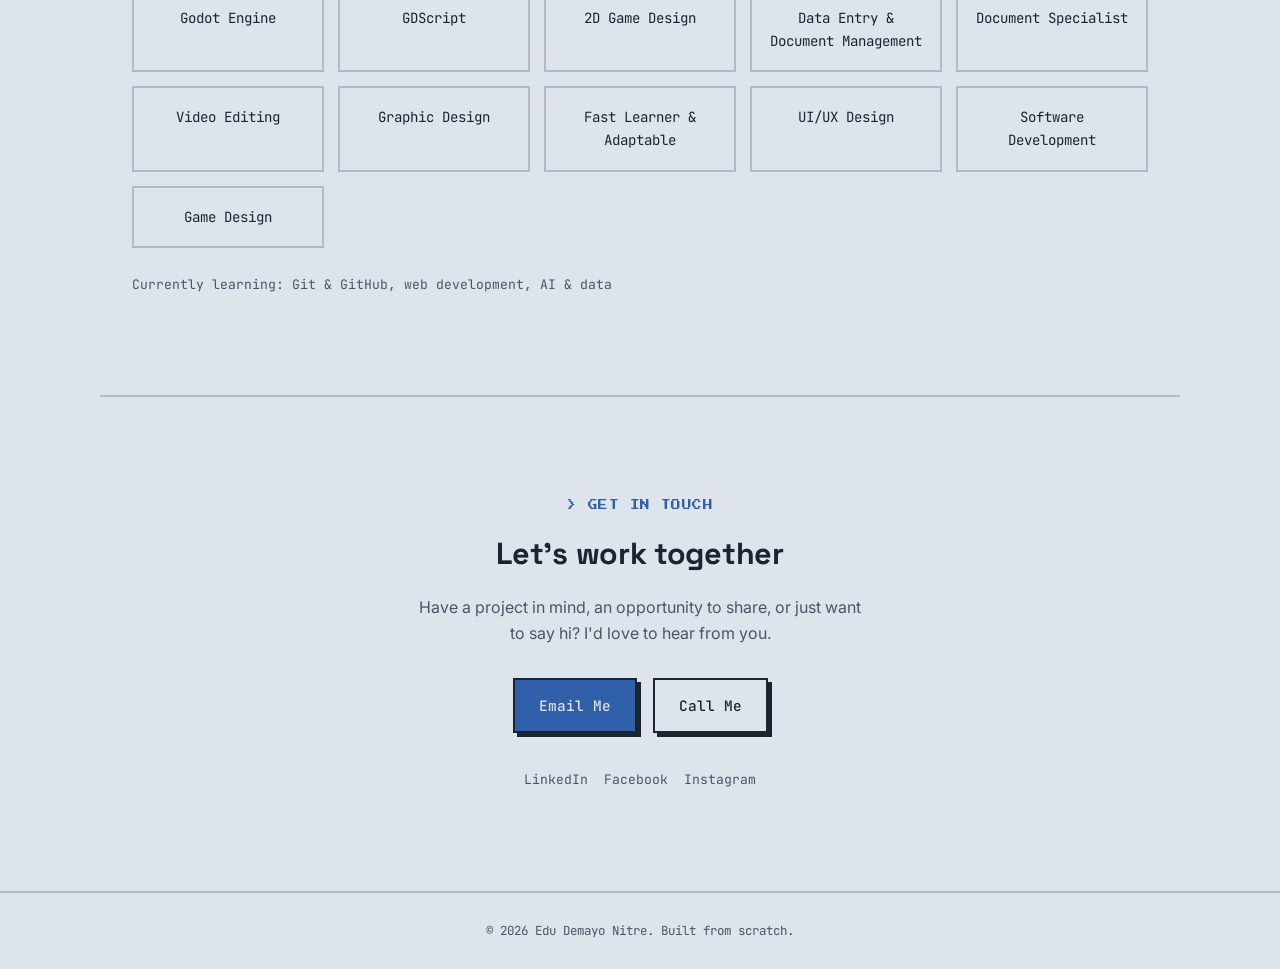
==== commit 6b10938f: "Add files via upload" ====
--- a/index.html
+++ b/index.html
@@ -44,17 +44,6 @@
           <span class="status-label">Past</span>
           <span class="status-value">IT Intern, Hall of Justice General Santos City</span>
         </div>
-      </div>
-      <div class="buttons">
-        <a href="#project" class="btn btn-primary">See My Project</a>
-        <a href="#contact" class="btn btn-secondary">Contact Me</a>
-      </div>
-      <div class="socials">
-        <a href="mailto:edunitre24@gmail.com" aria-label="Email">Email</a>
-        <a href="https://www.linkedin.com/in/edu-demayo-nitre-314478360/" aria-label="LinkedIn" target="_blank" rel="noopener">LinkedIn</a>
-        <a href="https://www.facebook.com/edu.nitre.35" aria-label="Facebook" target="_blank" rel="noopener">Facebook</a>
-        <a href="https://www.instagram.com/_godedu/" aria-label="Instagram" target="_blank" rel="noopener">Instagram</a>
-        <a href="tel:+639501514487" aria-label="Phone">+63 950 151 4487</a>
       </div>
     </div>
     <div class="hero-image">
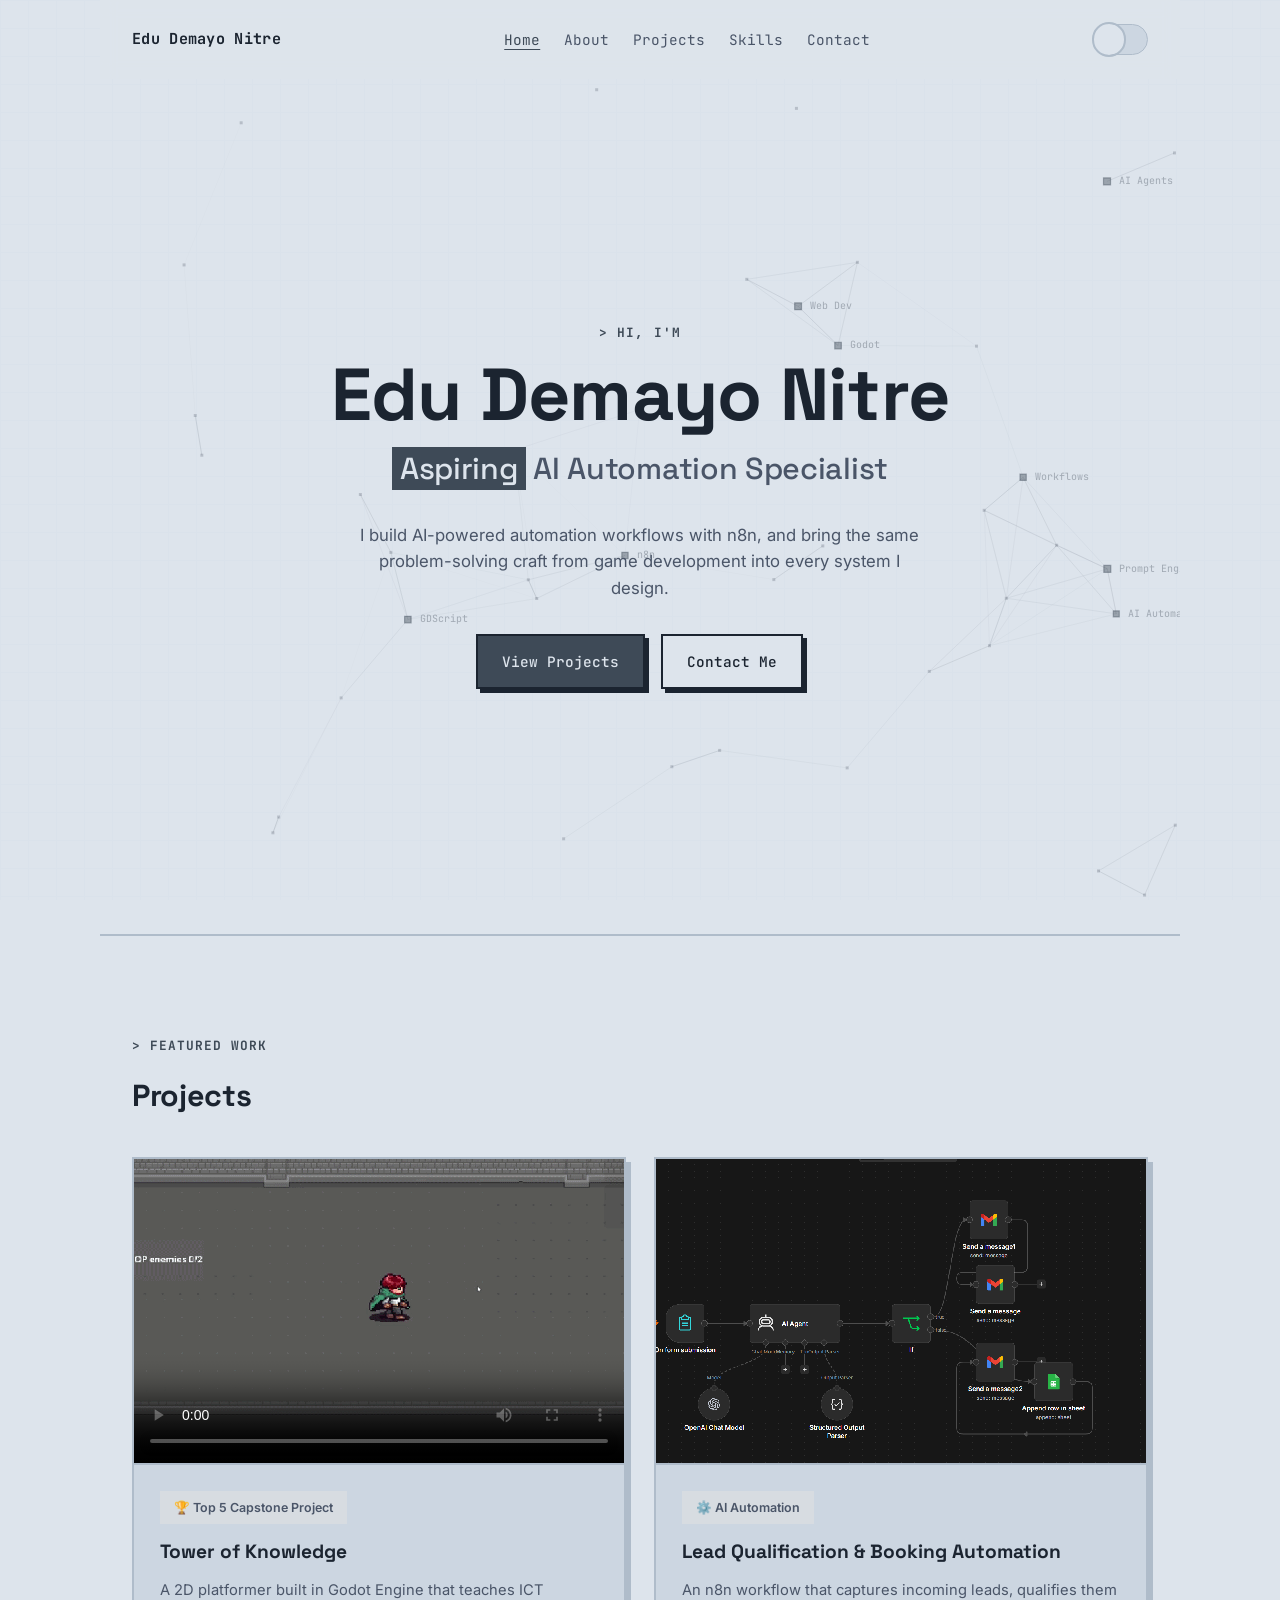
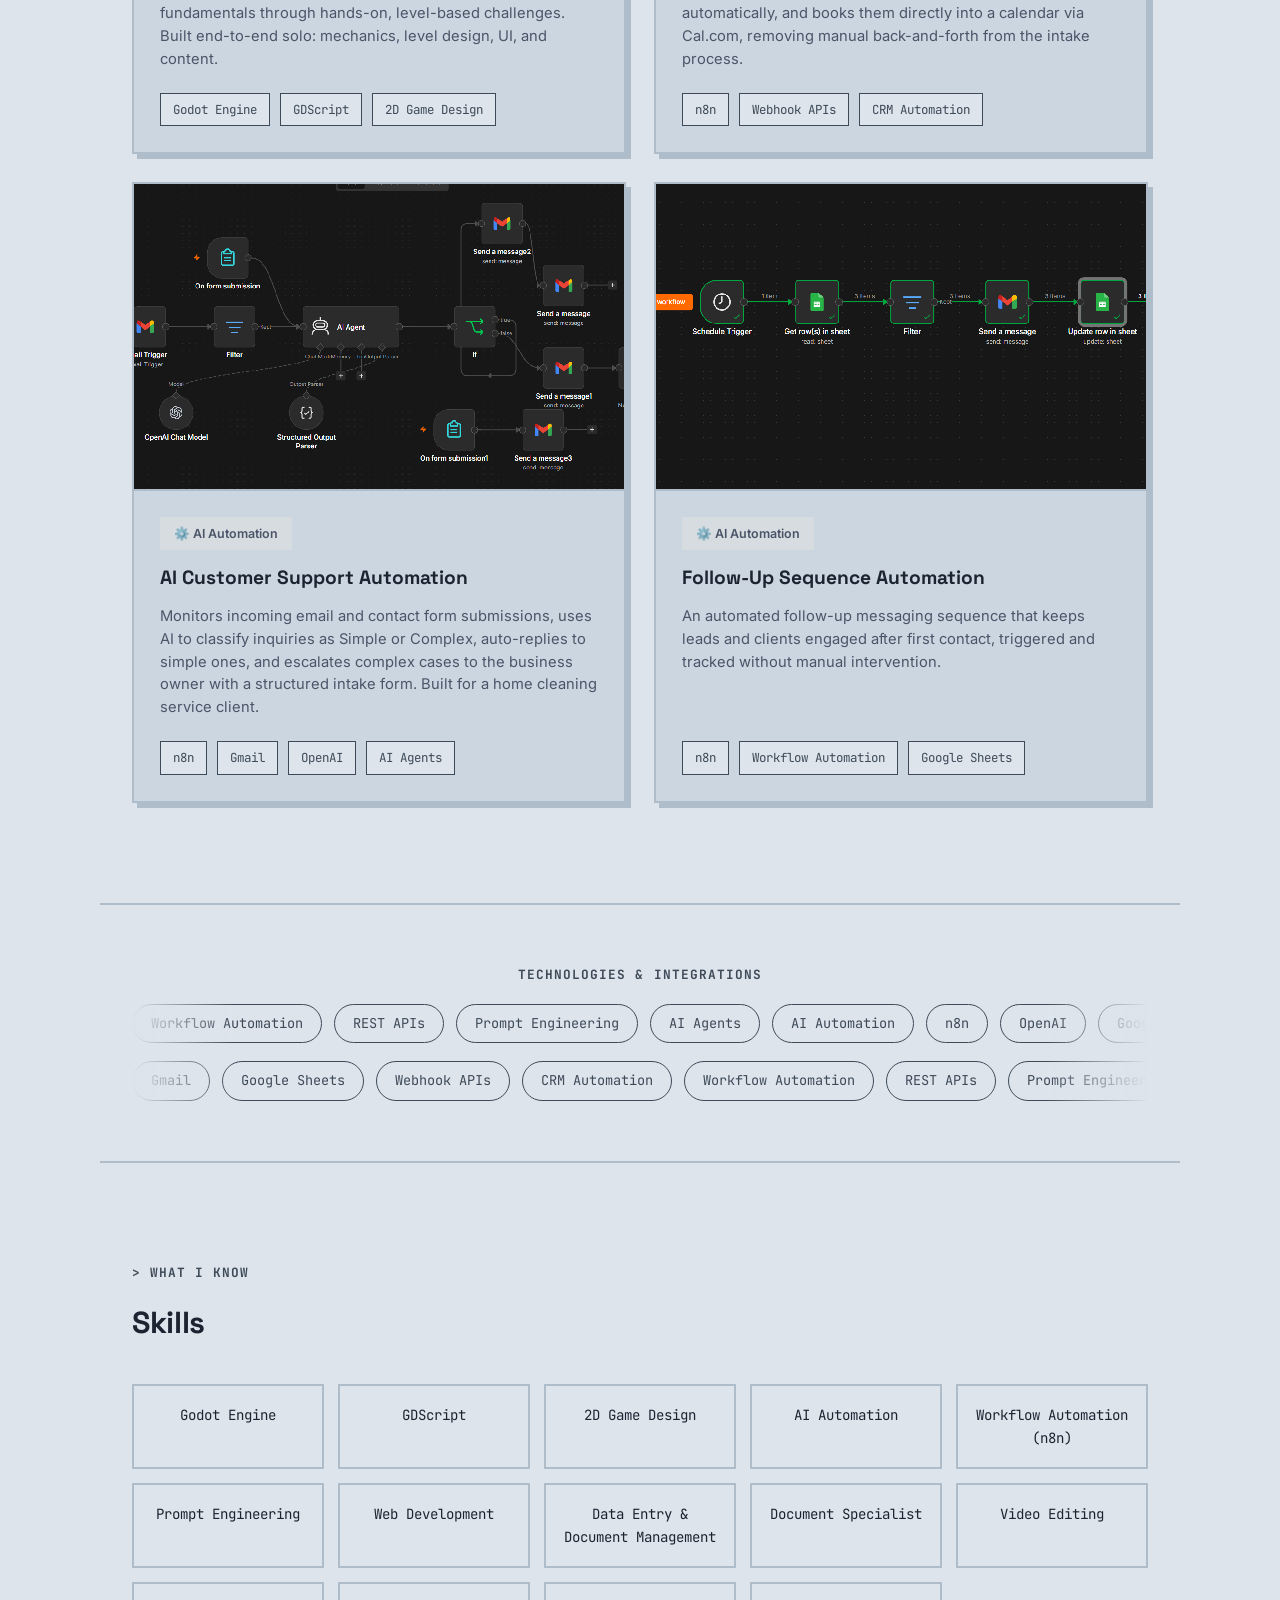
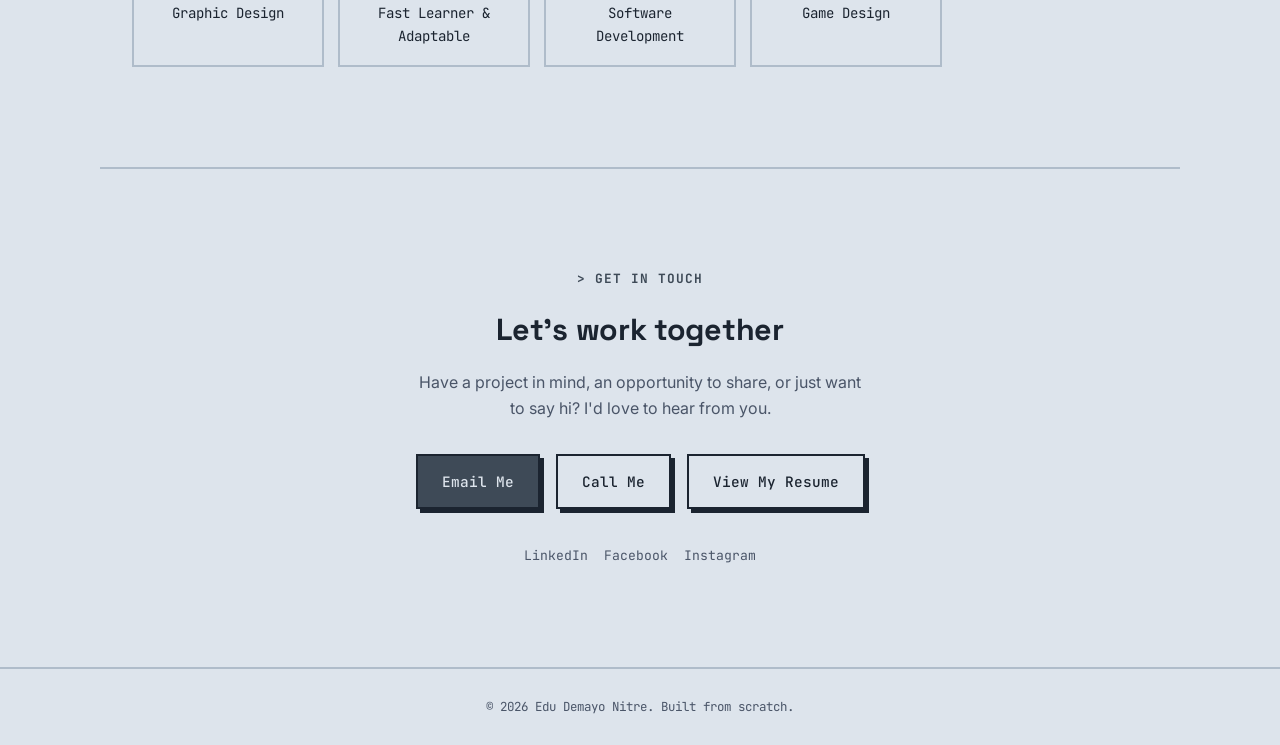
==== commit a0282913: "Add files via upload" ====
--- a/index.html
+++ b/index.html
@@ -3,7 +3,7 @@
 <head>
   <meta charset="UTF-8">
   <meta name="viewport" content="width=device-width, initial-scale=1.0">
-  <title>Edu Demayo Nitre — Game Developer</title>
+  <title>Edu Demayo Nitre — Aspiring AI Automation Specialist</title>
   <link rel="preconnect" href="https://fonts.googleapis.com">
   <link href="https://fonts.googleapis.com/css2?family=Press+Start+2P&family=Space+Grotesk:wght@500;700&family=Inter:wght@400;500;600&family=JetBrains+Mono:wght@400;500&display=swap" rel="stylesheet">
   <link rel="stylesheet" href="style.css">
@@ -13,8 +13,9 @@
   <nav>
     <div class="logo"><a href="index.html">Edu Demayo Nitre</a></div>
     <ul>
+      <li><a href="index.html" class="active-link">Home</a></li>
       <li><a href="about.html">About</a></li>
-      <li><a href="#project">Project</a></li>
+      <li><a href="#projects">Projects</a></li>
       <li><a href="#skills">Skills</a></li>
       <li><a href="#contact">Contact</a></li>
     </ul>
@@ -27,61 +28,180 @@
   </nav>
 
   <section class="hero" id="about">
-    <div class="hero-text">
+    <canvas id="workflow-canvas" aria-hidden="true"></canvas>
+    <div class="hero-content">
       <p class="eyebrow">Hi, I'm</p>
       <h1>Edu Demayo Nitre</h1>
-      <h2><span class="accent">Junior</span> Game Developer in Godot</h2>
-      <div class="status-list">
-        <div class="status-item">
-          <span class="status-label">Currently</span>
-          <span class="status-value">Learning AI &amp; Data, open to opportunities</span>
-        </div>
-        <div class="status-item">
-          <span class="status-label">Built</span>
-          <span class="status-value">Tower of Knowledge, Top 5 Capstone Project</span>
-        </div>
-        <div class="status-item">
-          <span class="status-label">Past</span>
-          <span class="status-value">IT Intern, Hall of Justice General Santos City</span>
-        </div>
+      <h2><span class="accent">Aspiring</span> AI Automation Specialist</h2>
+      <p class="intro">
+        I build AI-powered automation workflows with n8n, and bring the same
+        problem-solving craft from game development into every system I design.
+      </p>
+      <div class="buttons">
+        <a href="#projects" class="btn btn-primary">View Projects</a>
+        <a href="#contact" class="btn btn-secondary">Contact Me</a>
       </div>
     </div>
-    <div class="hero-image">
-      <div class="photo-frame">
-        <img src="profile.png" alt="Edu Demayo Nitre">
+  </section>
+
+  <section class="projects reveal" id="projects">
+    <p class="eyebrow">Featured Work</p>
+    <h2>Projects</h2>
+
+    <div class="projects-grid">
+
+      <article class="project-card">
+        <div class="project-visual">
+          <video controls poster="gameplay.gif">
+            <source src="trailer.mp4" type="video/mp4">
+            Your browser doesn't support embedded video.
+          </video>
+        </div>
+        <div class="project-card-body">
+          <p class="project-badge">🏆 Top 5 Capstone Project</p>
+          <h3>Tower of Knowledge</h3>
+          <p>
+            A 2D platformer built in Godot Engine that teaches ICT
+            fundamentals through hands-on, level-based challenges. Built
+            end-to-end solo: mechanics, level design, UI, and content.
+          </p>
+          <ul class="tech-tags">
+            <li>Godot Engine</li>
+            <li>GDScript</li>
+            <li>2D Game Design</li>
+          </ul>
+        </div>
+      </article>
+
+      <article class="project-card">
+        <div class="project-visual">
+          <img src="lead-qualification-automation.png" alt="AI-Powered Lead Qualification and Booking Automation workflow in n8n">
+        </div>
+        <div class="project-card-body">
+          <p class="project-badge">⚙️ AI Automation</p>
+          <h3>Lead Qualification &amp; Booking Automation</h3>
+          <p>
+            An n8n workflow that captures incoming leads, qualifies them
+            automatically, and books them directly into a calendar via
+            Cal.com, removing manual back-and-forth from the intake process.
+          </p>
+          <ul class="tech-tags">
+            <li>n8n</li>
+            <li>Webhook APIs</li>
+            <li>CRM Automation</li>
+          </ul>
+        </div>
+      </article>
+
+      <article class="project-card">
+        <div class="project-visual">
+          <img src="email-support-automation.png" alt="AI email support automation workflow in n8n">
+        </div>
+        <div class="project-card-body">
+          <p class="project-badge">⚙️ AI Automation</p>
+          <h3>AI Customer Support Automation</h3>
+          <p>
+            Monitors incoming email and contact form submissions, uses AI to
+            classify inquiries as Simple or Complex, auto-replies to simple
+            ones, and escalates complex cases to the business owner with a
+            structured intake form. Built for a home cleaning service client.
+          </p>
+          <ul class="tech-tags">
+            <li>n8n</li>
+            <li>Gmail</li>
+            <li>OpenAI</li>
+            <li>AI Agents</li>
+          </ul>
+        </div>
+      </article>
+
+      <article class="project-card">
+        <div class="project-visual">
+          <img src="followup-automation.png" alt="Follow-up sequence automation workflow in n8n">
+        </div>
+        <div class="project-card-body">
+          <p class="project-badge">⚙️ AI Automation</p>
+          <h3>Follow-Up Sequence Automation</h3>
+          <p>
+            An automated follow-up messaging sequence that keeps leads and
+            clients engaged after first contact, triggered and tracked
+            without manual intervention.
+          </p>
+          <ul class="tech-tags">
+            <li>n8n</li>
+            <li>Workflow Automation</li>
+            <li>Google Sheets</li>
+          </ul>
+        </div>
+      </article>
+
+    </div>
+  </section>
+
+  <section class="ticker reveal">
+    <p class="eyebrow" style="text-align:center;">Technologies &amp; Integrations</p>
+    <div class="ticker-row">
+      <div class="ticker-track">
+        <span>Workflow Automation</span>
+        <span>REST APIs</span>
+        <span>Prompt Engineering</span>
+        <span>AI Agents</span>
+        <span>AI Automation</span>
+        <span>n8n</span>
+        <span>OpenAI</span>
+        <span>Google Gemini</span>
+        <span>Groq</span>
+        <span>Google Workspace</span>
+        <span>Gmail</span>
+        <span>Google Sheets</span>
+        <span>Webhook APIs</span>
+        <span>CRM Automation</span>
+        <span>Workflow Automation</span>
+        <span>REST APIs</span>
+        <span>Prompt Engineering</span>
+        <span>AI Agents</span>
+        <span>AI Automation</span>
+        <span>n8n</span>
+        <span>OpenAI</span>
+        <span>Google Gemini</span>
+        <span>Groq</span>
+        <span>Google Workspace</span>
+        <span>Gmail</span>
+        <span>Google Sheets</span>
+        <span>Webhook APIs</span>
+        <span>CRM Automation</span>
       </div>
     </div>
-  </section>
-
-  <section class="project reveal" id="project">
-    <p class="eyebrow">Featured Work</p>
-    <h2>Tower of Knowledge</h2>
-    <p class="project-badge">🏆 Top 5 Capstone Project</p>
-    <p class="project-subtitle">A 2D educational game for learning the fundamentals of Information and Communication Technology</p>
-    <div class="project-content">
-      <div class="project-visual">
-        <video controls poster="gameplay.gif">
-          <source src="trailer.mp4" type="video/mp4">
-          Your browser doesn't support embedded video.
-        </video>
-      </div>
-      <div class="project-details">
-        <p>
-          Tower of Knowledge is a 2D platformer built in Godot Engine as my
-          capstone project. Players climb through levels that teach ICT
-          fundamentals, turning core concepts into hands-on, level-based
-          challenges instead of passive reading.
-        </p>
-        <p>
-          I built this end-to-end as a full stack developer on the project,
-          handling game mechanics, level design, UI, and content all on my
-          own.
-        </p>
-        <ul class="tech-tags">
-          <li>Godot Engine</li>
-          <li>GDScript</li>
-          <li>2D Game Design</li>
-        </ul>
+    <div class="ticker-row">
+      <div class="ticker-track ticker-track-reverse">
+        <span>Gmail</span>
+        <span>Google Sheets</span>
+        <span>Webhook APIs</span>
+        <span>CRM Automation</span>
+        <span>Workflow Automation</span>
+        <span>REST APIs</span>
+        <span>Prompt Engineering</span>
+        <span>AI Agents</span>
+        <span>AI Automation</span>
+        <span>n8n</span>
+        <span>OpenAI</span>
+        <span>Google Gemini</span>
+        <span>Groq</span>
+        <span>Google Workspace</span>
+        <span>Gmail</span>
+        <span>Google Sheets</span>
+        <span>Webhook APIs</span>
+        <span>CRM Automation</span>
+        <span>Workflow Automation</span>
+        <span>REST APIs</span>
+        <span>Prompt Engineering</span>
+        <span>AI Agents</span>
+        <span>AI Automation</span>
+        <span>n8n</span>
+        <span>OpenAI</span>
+        <span>Google Gemini</span>
+        <span>Groq</span>
+        <span>Google Workspace</span>
       </div>
     </div>
   </section>
@@ -93,16 +213,18 @@
       <div class="skill-item">Godot Engine</div>
       <div class="skill-item">GDScript</div>
       <div class="skill-item">2D Game Design</div>
+      <div class="skill-item">AI Automation</div>
+      <div class="skill-item">Workflow Automation (n8n)</div>
+      <div class="skill-item">Prompt Engineering</div>
+      <div class="skill-item">Web Development</div>
       <div class="skill-item">Data Entry &amp; Document Management</div>
       <div class="skill-item">Document Specialist</div>
       <div class="skill-item">Video Editing</div>
       <div class="skill-item">Graphic Design</div>
       <div class="skill-item">Fast Learner &amp; Adaptable</div>
-      <div class="skill-item">UI/UX Design</div>
       <div class="skill-item">Software Development</div>
       <div class="skill-item">Game Design</div>
     </div>
-    <p class="learning-note">Currently learning: Git &amp; GitHub, web development, AI &amp; data</p>
   </section>
 
   <section class="contact reveal" id="contact">
@@ -112,6 +234,7 @@
     <div class="buttons">
       <a href="mailto:edunitre24@gmail.com" class="btn btn-primary">Email Me</a>
       <a href="tel:+639501514487" class="btn btn-secondary">Call Me</a>
+      <a href="resume.pdf" target="_blank" rel="noopener" class="btn btn-secondary">View My Resume</a>
     </div>
     <div class="socials" style="justify-content: center;">
       <a href="https://www.linkedin.com/in/edu-demayo-nitre-314478360/" aria-label="LinkedIn" target="_blank" rel="noopener">LinkedIn</a>
@@ -124,6 +247,148 @@
     <p>&copy; 2026 Edu Demayo Nitre. Built from scratch.</p>
   </footer>
   <script>
+    (function () {
+      const canvas = document.getElementById('workflow-canvas');
+      if (!canvas) return;
+      const ctx = canvas.getContext('2d');
+      const prefersReducedMotion = window.matchMedia('(prefers-reduced-motion: reduce)').matches;
+
+      function getAccentRGB() {
+        const hex = getComputedStyle(document.documentElement).getPropertyValue('--accent').trim();
+        const clean = hex.replace('#', '');
+        if (clean.length === 6) {
+          const r = parseInt(clean.substring(0, 2), 16);
+          const g = parseInt(clean.substring(2, 4), 16);
+          const b = parseInt(clean.substring(4, 6), 16);
+          return `${r}, ${g}, ${b}`;
+        }
+        return '47, 95, 168';
+      }
+
+      let width, height, nodes, pulses, accentRGB, tick;
+      const LABELS = ['n8n', 'AI Automation', 'Web Dev', 'Godot', 'GDScript', 'Workflows', 'AI Agents', 'Prompt Engineering'];
+
+      function resize() {
+        const hero = canvas.parentElement;
+        width = canvas.width = hero.offsetWidth;
+        height = canvas.height = hero.offsetHeight;
+      }
+
+      function initNodes() {
+        const count = Math.max(18, Math.min(42, Math.floor((width * height) / 22000)));
+        const shuffledLabels = [...LABELS].sort(() => Math.random() - 0.5);
+        nodes = Array.from({ length: count }, (_, idx) => ({
+          x: Math.random() * width,
+          y: Math.random() * height,
+          vx: (Math.random() - 0.5) * 0.32,
+          vy: (Math.random() - 0.5) * 0.32,
+          label: idx < shuffledLabels.length ? shuffledLabels[idx] : null,
+        }));
+        pulses = [];
+        tick = 0;
+      }
+
+      function maybeSpawnPulse(currentEdges) {
+        if (pulses.length >= 6 || currentEdges.length === 0) return;
+        if (Math.random() > 0.025) return;
+        const edge = currentEdges[Math.floor(Math.random() * currentEdges.length)];
+        pulses.push({ i: edge.i, j: edge.j, t: 0, speed: 0.012 + Math.random() * 0.012 });
+      }
+
+      function draw() {
+        accentRGB = getAccentRGB();
+        tick++;
+        ctx.clearRect(0, 0, width, height);
+        const linkDist = Math.min(165, width / 5.8);
+
+        nodes.forEach((n) => {
+          n.x += n.vx;
+          n.y += n.vy;
+          if (n.x < 0 || n.x > width) n.vx *= -1;
+          if (n.y < 0 || n.y > height) n.vy *= -1;
+        });
+
+        const currentEdges = [];
+
+        for (let i = 0; i < nodes.length; i++) {
+          for (let j = i + 1; j < nodes.length; j++) {
+            const dx = nodes[i].x - nodes[j].x;
+            const dy = nodes[i].y - nodes[j].y;
+            const dist = Math.sqrt(dx * dx + dy * dy);
+            if (dist < linkDist) {
+              const opacity = (1 - dist / linkDist) * 0.18;
+              ctx.strokeStyle = `rgba(${accentRGB}, ${opacity})`;
+              ctx.lineWidth = 1;
+              ctx.beginPath();
+              ctx.moveTo(nodes[i].x, nodes[i].y);
+              ctx.lineTo(nodes[j].x, nodes[j].y);
+              ctx.stroke();
+              currentEdges.push({ i, j });
+            }
+          }
+        }
+
+        maybeSpawnPulse(currentEdges);
+
+        pulses = pulses.filter((p) => p.t < 1);
+        pulses.forEach((p) => {
+          p.t += p.speed;
+          const a = nodes[p.i];
+          const b = nodes[p.j];
+          if (!a || !b) return;
+          const px = a.x + (b.x - a.x) * p.t;
+          const py = a.y + (b.y - a.y) * p.t;
+          const pulse = 1 - Math.abs(p.t - 0.5) * 1.5;
+          const shimmer = 0.55 + Math.sin(tick * 0.08 + p.t * 10) * 0.15;
+          ctx.beginPath();
+          ctx.arc(px, py, 3.2, 0, Math.PI * 2);
+          ctx.fillStyle = `rgba(${accentRGB}, ${Math.max(0.15, pulse * 0.25)})`;
+          ctx.fill();
+          ctx.beginPath();
+          ctx.arc(px, py, 1.8, 0, Math.PI * 2);
+          ctx.fillStyle = `rgba(${accentRGB}, ${Math.max(0.3, pulse * shimmer)})`;
+          ctx.fill();
+        });
+
+        nodes.forEach((n) => {
+          const breathe = n.label ? 1 + Math.sin(tick * 0.02 + n.x) * 0.08 : 1;
+          const size = (n.label ? 6.5 : 3) * breathe;
+          ctx.fillStyle = n.label ? `rgba(${accentRGB}, 0.42)` : `rgba(${accentRGB}, 0.24)`;
+          ctx.strokeStyle = `rgba(${accentRGB}, 0.42)`;
+          ctx.lineWidth = 1.2;
+          ctx.beginPath();
+          ctx.rect(n.x - size / 2, n.y - size / 2, size, size);
+          ctx.fill();
+          if (n.label) ctx.stroke();
+
+          if (n.label) {
+            ctx.font = '10px "JetBrains Mono", monospace';
+            ctx.fillStyle = `rgba(${accentRGB}, 0.38)`;
+            ctx.textBaseline = 'middle';
+            ctx.fillText(n.label, n.x + 12, n.y);
+          }
+        });
+
+        if (!prefersReducedMotion) {
+          requestAnimationFrame(draw);
+        }
+      }
+
+      function start() {
+        resize();
+        initNodes();
+        draw();
+      }
+
+      window.addEventListener('resize', () => {
+        resize();
+        initNodes();
+        if (prefersReducedMotion) draw();
+      });
+
+      start();
+    })();
+
     requestAnimationFrame(() => document.body.classList.add('page-loaded'));
 
     document.querySelectorAll('a[href]').forEach((link) => {
@@ -139,7 +404,6 @@
         });
       }
     });
-
     const themeToggle = document.getElementById('theme-toggle');
     const savedTheme = localStorage.getItem('theme');
 
--- a/style.css
+++ b/style.css
@@ -4,8 +4,8 @@
   --bg-alt: #CCD6E1;
   --ink: #1B2430;
   --ink-soft: #4A5568;
-  --accent: #2F5FA8;
-  --accent-soft: #C3D3E8;
+  --accent: #3E4A57;
+  --accent-soft: #D7DCE1;
   --line: #AFBCCA;
 
   --font-display: "Space Grotesk", sans-serif;
@@ -22,8 +22,8 @@
   --bg-alt: #16202E;
   --ink: #E4EAF2;
   --ink-soft: #93A2B8;
-  --accent: #6C93E0;
-  --accent-soft: rgba(108, 147, 224, 0.15);
+  --accent: #9BA6B2;
+  --accent-soft: rgba(155, 166, 178, 0.15);
   --line: #26344A;
 }
 
@@ -88,13 +88,14 @@
 }
 
 .eyebrow {
-  font-family: var(--font-pixel);
-  font-size: 0.6rem;
+  font-family: var(--font-mono);
+  font-weight: 700;
+  font-size: 0.8rem;
   text-transform: uppercase;
-  letter-spacing: 0.05em;
+  letter-spacing: 0.08em;
   color: var(--accent);
   margin-bottom: 16px;
-  line-height: 1.8;
+  line-height: 1.6;
 }
 
 .eyebrow::before {
@@ -125,11 +126,19 @@
   padding: 24px 32px;
   gap: 16px;
   flex-wrap: wrap;
+  position: sticky;
+  top: 0;
+  z-index: 50;
+  background: color-mix(in srgb, var(--bg) 85%, transparent);
+  backdrop-filter: blur(8px);
+  -webkit-backdrop-filter: blur(8px);
 }
 
 nav .logo {
-  font-family: var(--font-pixel);
-  font-size: 0.7rem;
+  font-family: var(--font-mono);
+  font-weight: 700;
+  font-size: 0.95rem;
+  letter-spacing: 0.02em;
 }
 
 nav .logo a {
@@ -202,12 +211,37 @@
 
 /* ---------- Hero ---------- */
 .hero {
-  display: grid;
-  grid-template-columns: 1.1fr 0.9fr;
-  gap: 40px;
+  position: relative;
+  min-height: 95vh;
+  display: flex;
   align-items: center;
-  padding-top: 50px;
+  justify-content: center;
+  text-align: center;
+  overflow: hidden;
+  padding: 60px 32px;
   animation: fadeInUp 0.8s ease both;
+}
+
+#workflow-canvas {
+  position: absolute;
+  inset: 0;
+  width: 100%;
+  height: 100%;
+  z-index: 0;
+  pointer-events: none;
+}
+
+.hero-content {
+  position: relative;
+  z-index: 1;
+  max-width: 760px;
+  display: flex;
+  flex-direction: column;
+  align-items: center;
+}
+
+.hero-content .eyebrow {
+  margin-bottom: 12px;
 }
 
 @keyframes fadeInUp {
@@ -222,22 +256,23 @@
 }
 
 .hero h1 {
-  font-size: 2.6rem;
-  line-height: 1.15;
-  margin-bottom: 6px;
+  font-size: clamp(2.6rem, 6vw, 4.6rem);
+  line-height: 1.08;
+  margin-bottom: 10px;
   word-break: break-word;
 }
 
 .hero h2 {
-  font-size: 1.35rem;
+  font-size: clamp(1.3rem, 2.6vw, 1.9rem);
   font-weight: 500;
   color: var(--ink-soft);
-  margin-bottom: 24px;
+  margin-bottom: 28px;
 }
 
 .hero .intro {
   color: var(--ink-soft);
-  max-width: 46ch;
+  max-width: 52ch;
+  font-size: 1.05rem;
 }
 
 .status-list {
@@ -258,8 +293,9 @@
 }
 
 .status-label {
-  font-family: var(--font-pixel);
-  font-size: 0.55rem;
+  font-family: var(--font-mono);
+  font-weight: 700;
+  font-size: 0.75rem;
   text-transform: uppercase;
   letter-spacing: 0.05em;
   color: var(--accent);
@@ -299,6 +335,7 @@
 }
 
 .photo-frame {
+  position: relative;
   width: 100%;
   max-width: 320px;
   aspect-ratio: 4 / 5;
@@ -316,10 +353,21 @@
 }
 
 .photo-frame img {
+  position: absolute;
+  inset: 0;
   width: 100%;
   height: 100%;
   object-fit: cover;
   image-rendering: pixelated;
+  transition: opacity 0.35s ease;
+}
+
+.photo-frame .photo-hover {
+  opacity: 0;
+}
+
+.photo-frame:hover .photo-hover {
+  opacity: 1;
 }
 
 /* ---------- Project ---------- */
@@ -334,14 +382,17 @@
 
 .project-badge {
   display: inline-block;
-  font-family: var(--font-pixel);
-  font-size: 0.58rem;
-  background: var(--accent);
-  color: var(--bg);
-  padding: 8px 14px;
+  font-family: var(--font-body);
+  font-weight: 600;
+  font-size: 0.85rem;
+  text-transform: none;
+  letter-spacing: normal;
+  background: var(--accent-soft);
+  color: var(--accent);
+  padding: 8px 16px;
   border-radius: 0;
   margin-bottom: 20px;
-  line-height: 1.6;
+  line-height: 1.5;
 }
 
 .project-subtitle {
@@ -626,11 +677,12 @@
 }
 
 .timeline-year {
-  font-family: var(--font-pixel);
-  font-size: 0.52rem;
+  font-family: var(--font-mono);
+  font-weight: 700;
+  font-size: 0.75rem;
   color: var(--accent);
   text-transform: uppercase;
-  letter-spacing: 0.03em;
+  letter-spacing: 0.04em;
   padding-top: 4px;
   line-height: 1.6;
 }
@@ -673,10 +725,8 @@
   }
 
   .hero {
-    grid-template-columns: 1fr;
-    text-align: center;
-    padding-top: 20px;
-    gap: 28px;
+    min-height: 80vh;
+    padding: 40px 20px;
   }
 
   .hero h1 {
@@ -685,14 +735,6 @@
 
   .hero h2 {
     font-size: 1.1rem;
-  }
-
-  .hero-image {
-    order: -1;
-  }
-
-  .photo-frame {
-    max-width: 220px;
   }
 
   .hero .intro {
@@ -734,6 +776,10 @@
     font-size: 2rem;
   }
 
+  .photo-frame {
+    max-width: 220px;
+  }
+
   .timeline-item {
     grid-template-columns: 1fr;
     gap: 6px;
@@ -752,4 +798,157 @@
   .btn {
     width: 100%;
   }
+}
+
+/* ---------- Projects grid ---------- */
+.projects {
+  border-top: 2px solid var(--line);
+}
+
+.projects h2 {
+  font-size: 1.9rem;
+  margin-bottom: 36px;
+}
+
+.projects-grid {
+  display: grid;
+  grid-template-columns: repeat(2, 1fr);
+  gap: 28px;
+}
+
+.project-card {
+  border: 2px solid var(--line);
+  background: var(--bg-alt);
+  display: flex;
+  flex-direction: column;
+  box-shadow: 5px 5px 0 var(--line);
+  transition: transform 0.15s ease, box-shadow 0.15s ease, border-color 0.15s ease;
+}
+
+.project-card:hover {
+  transform: translate(-3px, -3px);
+  box-shadow: 8px 8px 0 var(--ink);
+  border-color: var(--accent);
+}
+
+.project-card .project-visual {
+  aspect-ratio: 16 / 10;
+  border: none;
+  border-bottom: 2px solid var(--line);
+  border-radius: 0;
+  box-shadow: none;
+  margin: 0;
+}
+
+.project-card:hover .project-visual {
+  transform: none;
+  box-shadow: none;
+}
+
+.project-card-body {
+  padding: 26px;
+  display: flex;
+  flex-direction: column;
+  flex: 1;
+  gap: 2px;
+}
+
+.project-card-body h3 {
+  font-family: var(--font-display);
+  font-weight: 700;
+  font-size: 1.2rem;
+  line-height: 1.3;
+  color: var(--ink);
+  margin-bottom: 12px;
+}
+
+.project-card-body p {
+  color: var(--ink-soft);
+  font-size: 0.92rem;
+  line-height: 1.55;
+  margin-bottom: 16px;
+}
+
+.project-card .project-badge {
+  align-self: flex-start;
+  font-size: 0.78rem;
+  padding: 7px 14px;
+  margin-bottom: 14px;
+}
+
+.project-card .tech-tags {
+  margin: 0;
+  margin-top: auto;
+  padding-top: 4px;
+}
+
+/* ---------- Tech ticker ---------- */
+.ticker {
+  border-top: 2px solid var(--line);
+  padding-top: 60px;
+  padding-bottom: 60px;
+  overflow: hidden;
+}
+
+.ticker .eyebrow {
+  display: block;
+}
+
+.ticker .eyebrow::before {
+  content: "";
+}
+
+.ticker-row {
+  overflow: hidden;
+  width: 100%;
+  margin-top: 18px;
+  -webkit-mask-image: linear-gradient(90deg, transparent, #000 10%, #000 90%, transparent);
+  mask-image: linear-gradient(90deg, transparent, #000 10%, #000 90%, transparent);
+}
+
+.ticker-track {
+  display: flex;
+  gap: 12px;
+  width: max-content;
+  animation: ticker-scroll 38s linear infinite;
+}
+
+.ticker-track-reverse {
+  animation-name: ticker-scroll-reverse;
+  animation-duration: 42s;
+}
+
+.ticker-track span {
+  flex-shrink: 0;
+  font-family: var(--font-mono);
+  font-size: 0.85rem;
+  color: var(--accent);
+  border: 1px solid var(--accent);
+  background: var(--bg);
+  padding: 8px 18px;
+  border-radius: 999px;
+  white-space: nowrap;
+}
+
+@keyframes ticker-scroll {
+  from { transform: translateX(0); }
+  to { transform: translateX(-50%); }
+}
+
+@keyframes ticker-scroll-reverse {
+  from { transform: translateX(-50%); }
+  to { transform: translateX(0); }
+}
+
+@media (prefers-reduced-motion: reduce) {
+  .ticker-track,
+  .ticker-track-reverse {
+    animation: none;
+  }
+}
+
+@media (max-width: 900px) {
+  .projects-grid {
+    grid-template-columns: 1fr;
+  }
 }
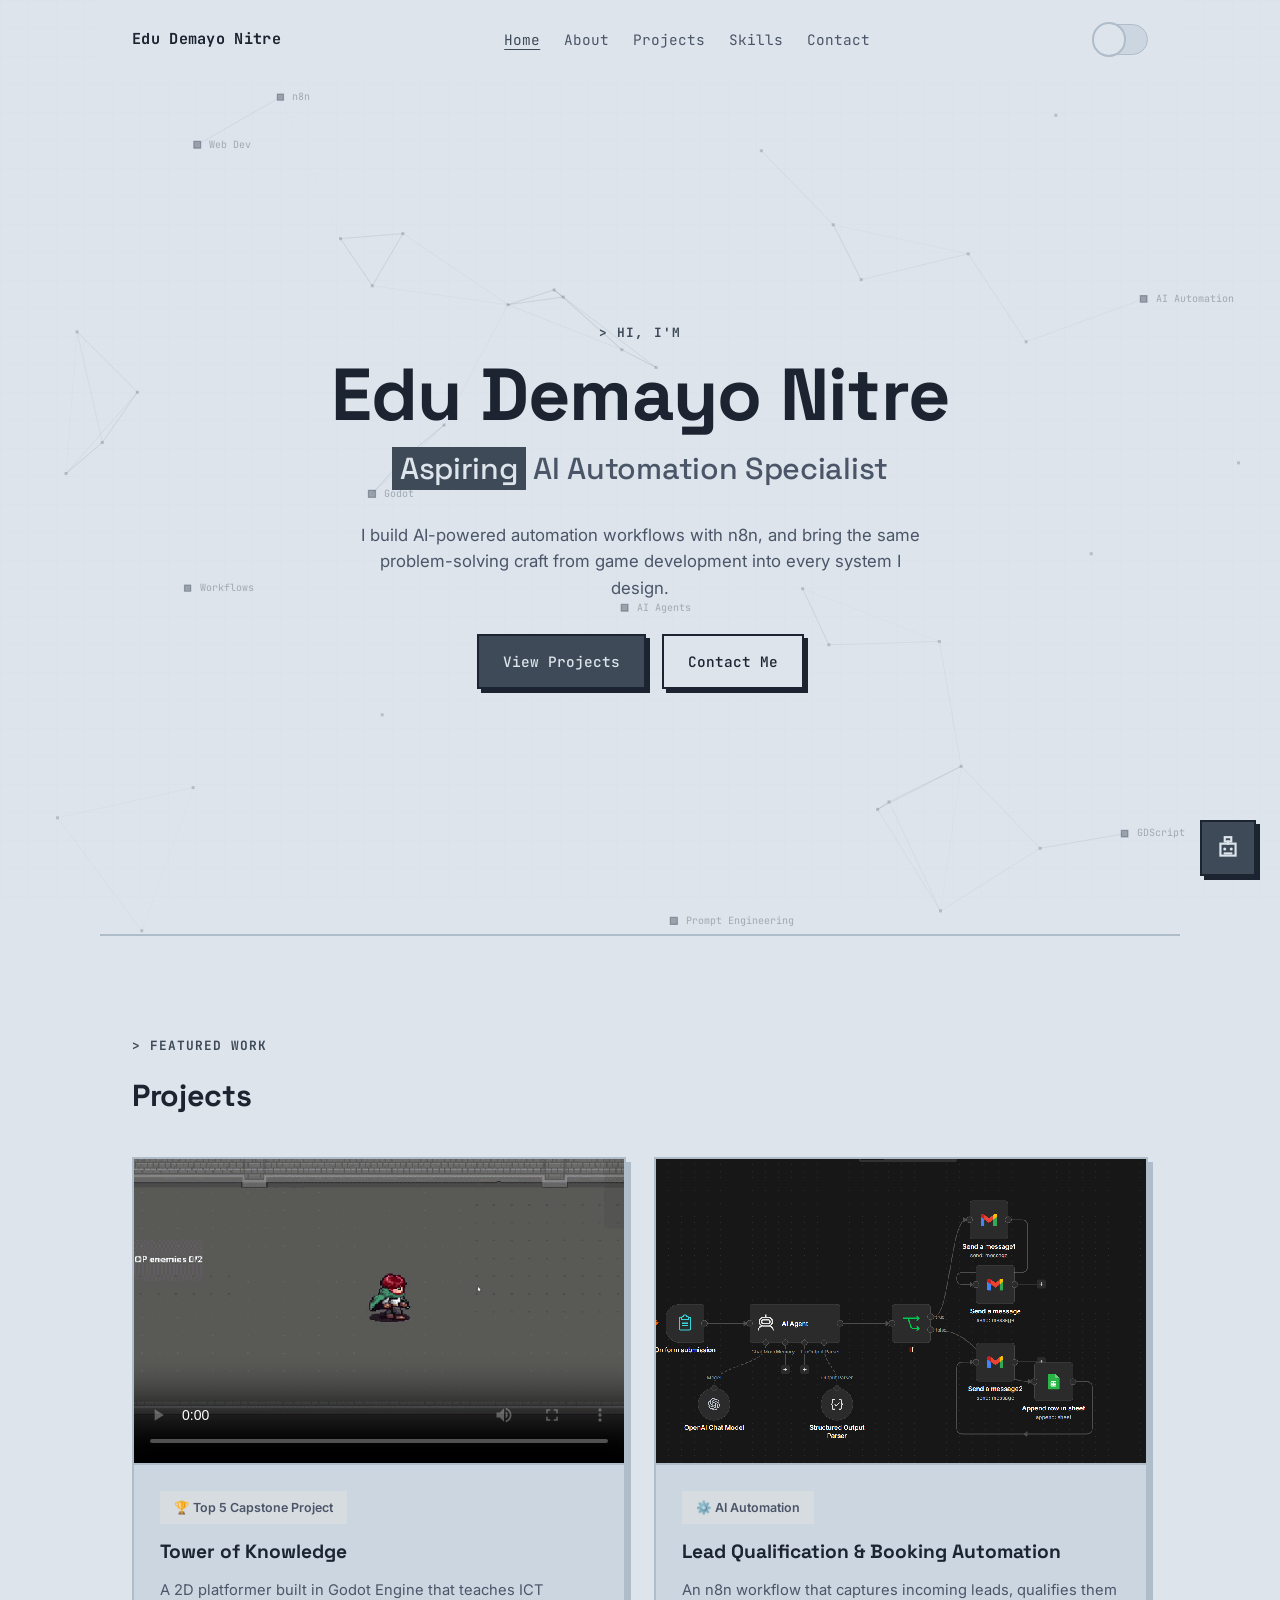
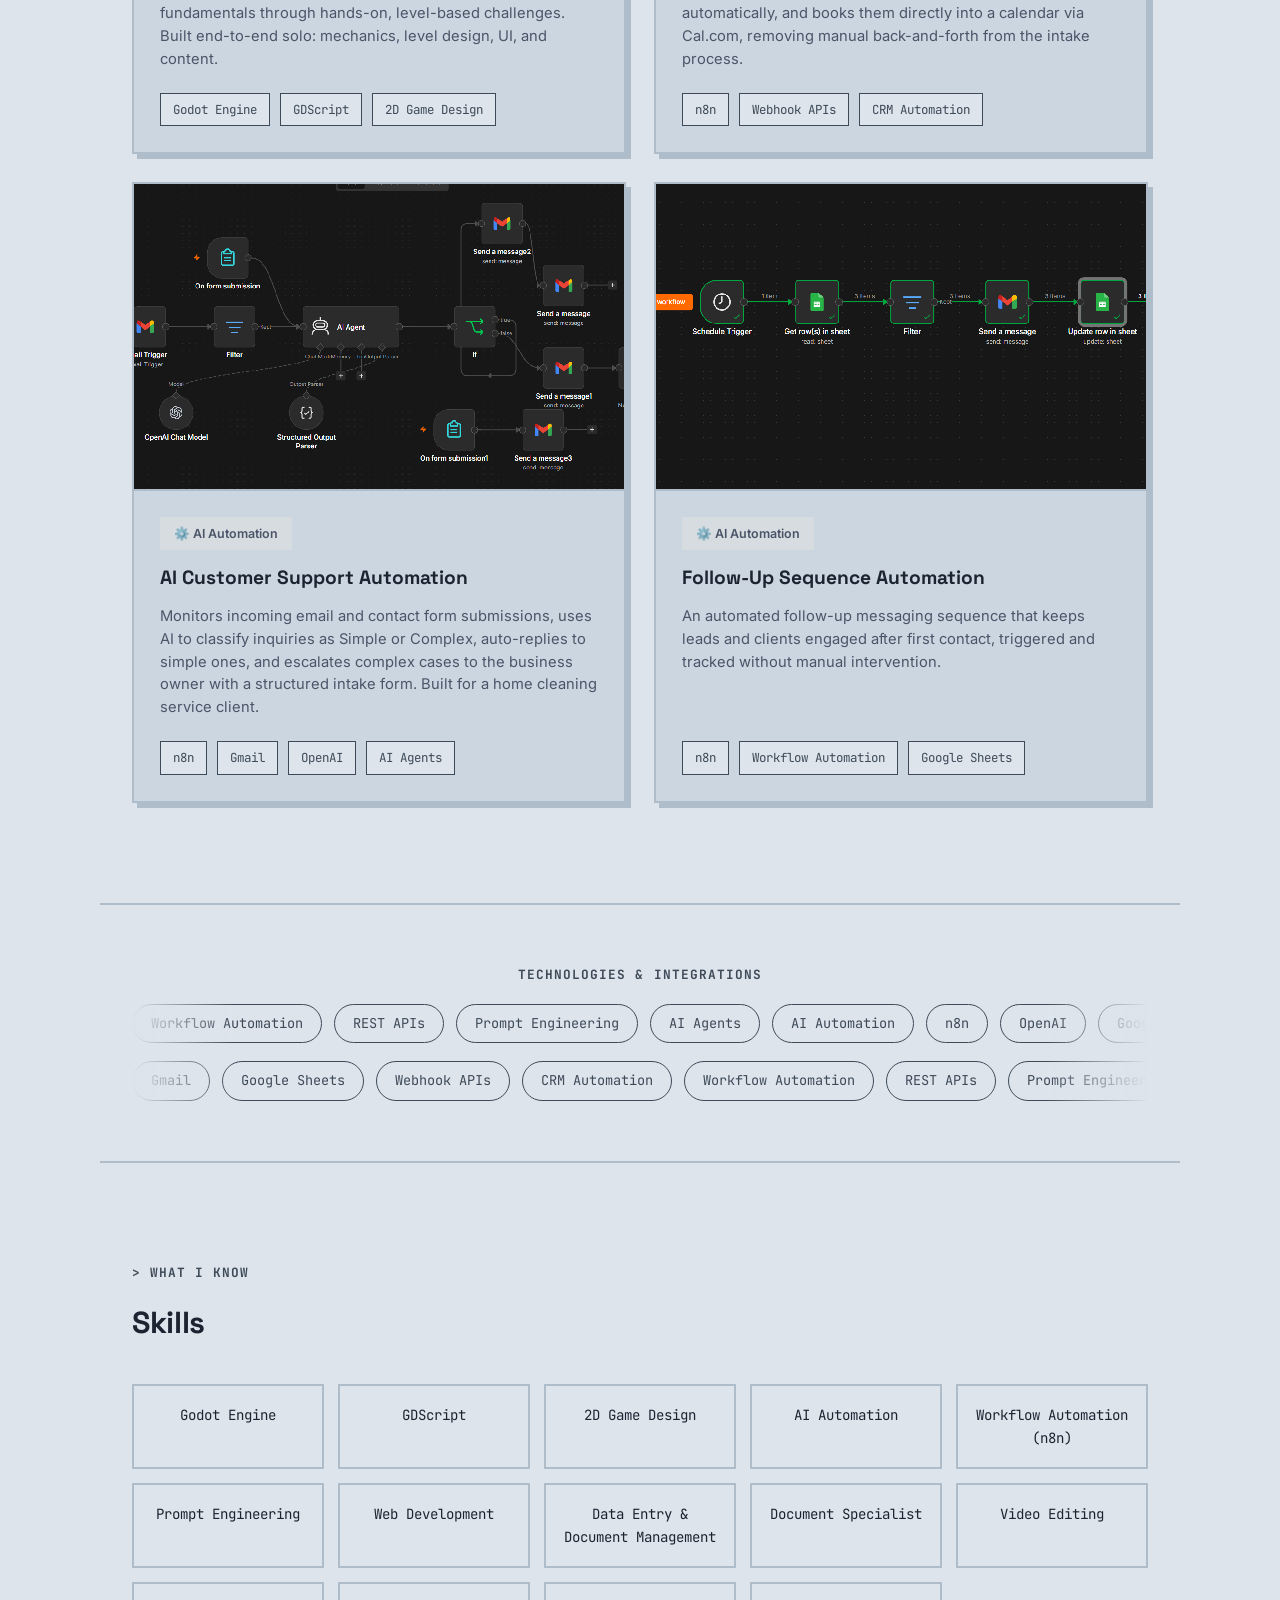
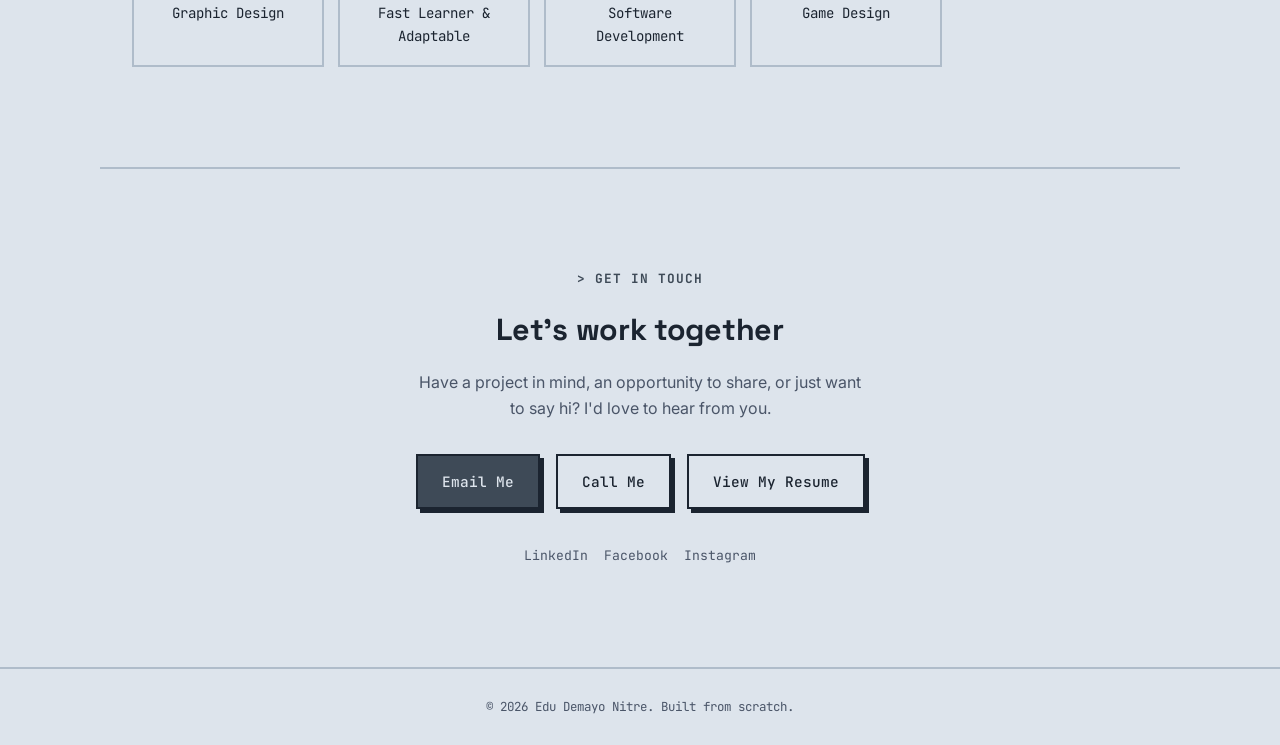
==== commit a031e3f2: "Add files via upload" ====
--- a/index.html
+++ b/index.html
@@ -246,6 +246,38 @@
   <footer>
     <p>&copy; 2026 Edu Demayo Nitre. Built from scratch.</p>
   </footer>
+
+  <div class="chat-widget">
+    <button class="chat-toggle" id="chat-toggle" aria-label="Open chat">
+      <svg viewBox="0 0 24 24" width="26" height="26" fill="none" stroke="currentColor" stroke-width="2" stroke-linecap="square" stroke-linejoin="miter">
+        <rect x="5" y="8" width="14" height="11" />
+        <rect x="9" y="2" width="6" height="4" />
+        <line x1="12" y1="6" x2="12" y2="8" />
+        <circle cx="9" cy="13" r="1.4" fill="currentColor" stroke="none" />
+        <circle cx="15" cy="13" r="1.4" fill="currentColor" stroke="none" />
+        <line x1="9" y1="17" x2="15" y2="17" />
+      </svg>
+    </button>
+    <div class="chat-panel" id="chat-panel">
+      <div class="chat-header">
+        <span>Ask about Edu</span>
+        <button class="chat-close" id="chat-close" aria-label="Close chat">&times;</button>
+      </div>
+      <div class="chat-messages" id="chat-messages">
+        <div class="chat-msg bot">Hi! I'm a quick FAQ bot. Ask me about Edu's projects, skills, background, or how to get in touch &mdash; or tap a suggestion below.</div>
+      </div>
+      <div class="chat-quick" id="chat-quick">
+        <button type="button" class="chat-chip" data-q="projects">Projects</button>
+        <button type="button" class="chat-chip" data-q="skills">Skills</button>
+        <button type="button" class="chat-chip" data-q="contact">Contact</button>
+        <button type="button" class="chat-chip" data-q="about">About Edu</button>
+      </div>
+      <form class="chat-input-row" id="chat-form">
+        <input type="text" id="chat-input" placeholder="Type a question..." autocomplete="off">
+        <button type="submit" class="btn btn-primary chat-send">Send</button>
+      </form>
+    </div>
+  </div>
   <script>
     (function () {
       const canvas = document.getElementById('workflow-canvas');
@@ -427,6 +459,95 @@
       });
     }, { threshold: 0.15 });
     revealEls.forEach((el) => observer.observe(el));
+  
+    (function () {
+      const faqs = [
+        { keywords: ['who are you', 'about you', 'who is edu', 'introduce', 'yourself'], answer: "I'm Edu Demayo Nitre, a BSIT graduate from STI College General Santos City. I build AI automation workflows with n8n, and I'm also a Godot game developer." },
+        { keywords: ['project', 'tower of knowledge', 'game', 'built', 'portfolio piece'], answer: "My featured project is Tower of Knowledge, a 2D educational game built in Godot Engine and a Top 5 Capstone Project. I've also built AI automation workflows in n8n: lead qualification & booking automation, AI customer support automation, and a follow-up sequence automation. Check the Projects section for details!" },
+        { keywords: ['automation', 'n8n', 'workflow', 'ai agent'], answer: "I build AI-powered automation workflows using n8n, integrating tools like Gmail, OpenAI, Google Sheets, and webhook APIs. See the Projects and Skills sections for real examples." },
+        { keywords: ['skill', 'skills', 'what can you do', 'tech stack', 'technologies'], answer: "My skills include Godot Engine, GDScript, AI Automation, Workflow Automation with n8n, Prompt Engineering, Web Development, Data Entry & Document Management, Video Editing, Graphic Design, and more. Full list is in the Skills section." },
+        { keywords: ['contact', 'email', 'reach', 'hire', 'get in touch'], answer: "You can reach Edu at edunitre24@gmail.com, call +63 950 151 4487, or connect via LinkedIn, Facebook, or Instagram \u2014 links are in the Contact section." },
+        { keywords: ['resume', 'cv'], answer: "Yes! You can view or download Edu's resume from the button in the About page or the Contact section." },
+        { keywords: ['job', 'hiring', 'opportunit', 'available', 'looking for work'], answer: "Edu is currently open to opportunities in AI automation and data roles. Feel free to reach out through the Contact section!" },
+        { keywords: ['education', 'school', 'college', 'study', 'degree'], answer: "Edu is a BSIT graduate from STI College General Santos City, Philippines." },
+      ];
+
+      const quickAnswers = {
+        projects: faqs[0 + 1].answer,
+        skills: faqs[3].answer,
+        contact: faqs[4].answer,
+        about: faqs[0].answer,
+      };
+
+      function findAnswer(text) {
+        const lower = text.toLowerCase();
+        for (const faq of faqs) {
+          if (faq.keywords.some((k) => lower.includes(k))) return faq.answer;
+        }
+        return "I'm not sure about that one! Try asking about Edu's projects, skills, background, or how to get in touch \u2014 or email him directly at edunitre24@gmail.com.";
+      }
+
+      const toggle = document.getElementById('chat-toggle');
+      const panel = document.getElementById('chat-panel');
+      const closeBtn = document.getElementById('chat-close');
+      const messages = document.getElementById('chat-messages');
+      const form = document.getElementById('chat-form');
+      const input = document.getElementById('chat-input');
+      const chips = document.querySelectorAll('.chat-chip');
+
+      if (!toggle || !panel) return;
+
+      function addMessage(text, sender) {
+        const el = document.createElement('div');
+        el.className = 'chat-msg ' + sender;
+        el.textContent = text;
+        messages.appendChild(el);
+        messages.scrollTop = messages.scrollHeight;
+      }
+
+      function respond(text) {
+        addMessage(text, 'user');
+        setTimeout(() => {
+          addMessage(findAnswer(text), 'bot');
+        }, 350);
+      }
+
+      toggle.addEventListener('click', () => {
+        const isOpen = panel.classList.toggle('open');
+        if (isOpen) input.focus();
+      });
+
+      closeBtn.addEventListener('click', () => {
+        panel.classList.remove('open');
+      });
+
+      document.addEventListener('click', (e) => {
+        if (!panel.classList.contains('open')) return;
+        const widget = document.querySelector('.chat-widget');
+        if (widget && !widget.contains(e.target)) {
+          panel.classList.remove('open');
+        }
+      });
+
+      form.addEventListener('submit', (e) => {
+        e.preventDefault();
+        const text = input.value.trim();
+        if (!text) return;
+        respond(text);
+        input.value = '';
+      });
+
+      chips.forEach((chip) => {
+        chip.addEventListener('click', () => {
+          const key = chip.getAttribute('data-q');
+          addMessage(chip.textContent, 'user');
+          setTimeout(() => {
+            addMessage(quickAnswers[key], 'bot');
+          }, 300);
+        });
+      });
+    })();
+
   </script>
 
 </body>
--- a/style.css
+++ b/style.css
@@ -85,6 +85,7 @@
   max-width: var(--max-width);
   margin: 0 auto;
   padding: 100px 32px;
+  box-sizing: border-box;
 }
 
 .eyebrow {
@@ -209,9 +210,13 @@
   color: var(--ink);
 }
 
-/* ---------- Hero ---------- */
+/* ---------- Hero (hardened: fully self-contained, no inherited section sizing) ---------- */
 .hero {
   position: relative;
+  width: 100%;
+  max-width: none;
+  margin: 0;
+  box-sizing: border-box;
   min-height: 95vh;
   display: flex;
   align-items: center;
@@ -234,7 +239,10 @@
 .hero-content {
   position: relative;
   z-index: 1;
+  width: 100%;
   max-width: 760px;
+  margin: 0 auto;
+  box-sizing: border-box;
   display: flex;
   flex-direction: column;
   align-items: center;
@@ -260,6 +268,7 @@
   line-height: 1.08;
   margin-bottom: 10px;
   word-break: break-word;
+  max-width: 100%;
 }
 
 .hero h2 {
@@ -951,4 +960,199 @@
   .projects-grid {
     grid-template-columns: 1fr;
   }
+}
+
+/* ---------- FAQ Chat Widget ---------- */
+.chat-widget {
+  position: fixed;
+  bottom: 24px;
+  right: 24px;
+  z-index: 200;
+}
+
+.chat-toggle {
+  width: 56px;
+  height: 56px;
+  border-radius: 0;
+  border: 2px solid var(--ink);
+  background: var(--accent);
+  color: var(--bg);
+  font-size: 1.4rem;
+  cursor: pointer;
+  box-shadow: 4px 4px 0 var(--ink);
+  transition: transform 0.15s ease, box-shadow 0.15s ease;
+  display: flex;
+  align-items: center;
+  justify-content: center;
+  animation: chat-float 2.6s ease-in-out infinite;
+}
+
+@keyframes chat-float {
+  0%, 100% { transform: translateY(0); }
+  50% { transform: translateY(-6px); }
+}
+
+.chat-toggle:hover {
+  animation-play-state: paused;
+  transform: translate(-2px, -2px);
+  box-shadow: 6px 6px 0 var(--ink);
+}
+
+@media (prefers-reduced-motion: reduce) {
+  .chat-toggle {
+    animation: none;
+  }
+}
+
+.chat-panel {
+  position: absolute;
+  bottom: 70px;
+  right: 0;
+  width: 320px;
+  max-width: calc(100vw - 48px);
+  height: 440px;
+  max-height: 70vh;
+  background: var(--bg);
+  border: 2px solid var(--ink);
+  box-shadow: 6px 6px 0 var(--ink);
+  display: flex;
+  flex-direction: column;
+  transform-origin: bottom right;
+  transform: scale(0.15);
+  opacity: 0;
+  pointer-events: none;
+  transition: transform 0.28s cubic-bezier(0.34, 1.2, 0.64, 1), opacity 0.2s ease;
+}
+
+.chat-panel.open {
+  transform: scale(1);
+  opacity: 1;
+  pointer-events: auto;
+}
+
+@media (prefers-reduced-motion: reduce) {
+  .chat-panel {
+    transition: opacity 0.15s ease;
+    transform: none;
+  }
+}
+
+.chat-header {
+  display: flex;
+  justify-content: space-between;
+  align-items: center;
+  padding: 14px 16px;
+  background: var(--accent);
+  color: var(--bg);
+  font-family: var(--font-mono);
+  font-weight: 700;
+  font-size: 0.9rem;
+}
+
+.chat-close {
+  background: none;
+  border: none;
+  color: var(--bg);
+  font-size: 1.3rem;
+  cursor: pointer;
+  line-height: 1;
+}
+
+.chat-messages {
+  flex: 1;
+  overflow-y: auto;
+  padding: 14px;
+  display: flex;
+  flex-direction: column;
+  gap: 10px;
+}
+
+.chat-msg {
+  font-family: var(--font-body);
+  font-size: 0.88rem;
+  line-height: 1.5;
+  padding: 10px 12px;
+  max-width: 85%;
+  border: 1px solid var(--line);
+}
+
+.chat-msg.bot {
+  background: var(--bg-alt);
+  color: var(--ink);
+  align-self: flex-start;
+}
+
+.chat-msg.user {
+  background: var(--accent);
+  color: var(--bg);
+  align-self: flex-end;
+  border-color: var(--accent);
+}
+
+.chat-quick {
+  display: flex;
+  flex-wrap: wrap;
+  gap: 8px;
+  padding: 0 14px 12px;
+}
+
+.chat-chip {
+  font-family: var(--font-mono);
+  font-size: 0.75rem;
+  padding: 6px 10px;
+  background: var(--bg);
+  color: var(--accent);
+  border: 1px solid var(--accent);
+  cursor: pointer;
+  transition: transform 0.15s ease;
+}
+
+.chat-chip:hover {
+  transform: translate(-1px, -1px);
+}
+
+.chat-input-row {
+  display: flex;
+  gap: 8px;
+  padding: 12px 14px;
+  border-top: 2px solid var(--line);
+}
+
+.chat-input-row input {
+  flex: 1;
+  min-width: 0;
+  padding: 10px 12px;
+  border: 1px solid var(--line);
+  background: var(--bg-alt);
+  color: var(--ink);
+  font-family: var(--font-body);
+  font-size: 0.88rem;
+}
+
+.chat-input-row input:focus {
+  outline: none;
+  border-color: var(--accent);
+}
+
+.chat-send {
+  padding: 10px 16px;
+  box-shadow: none;
+  font-size: 0.85rem;
+}
+
+.chat-send:hover {
+  transform: none;
+  box-shadow: none;
+}
+
+@media (max-width: 480px) {
+  .chat-panel {
+    width: calc(100vw - 32px);
+    right: -8px;
+  }
+
+  .chat-widget {
+    bottom: 16px;
+    right: 16px;
+  }
 }
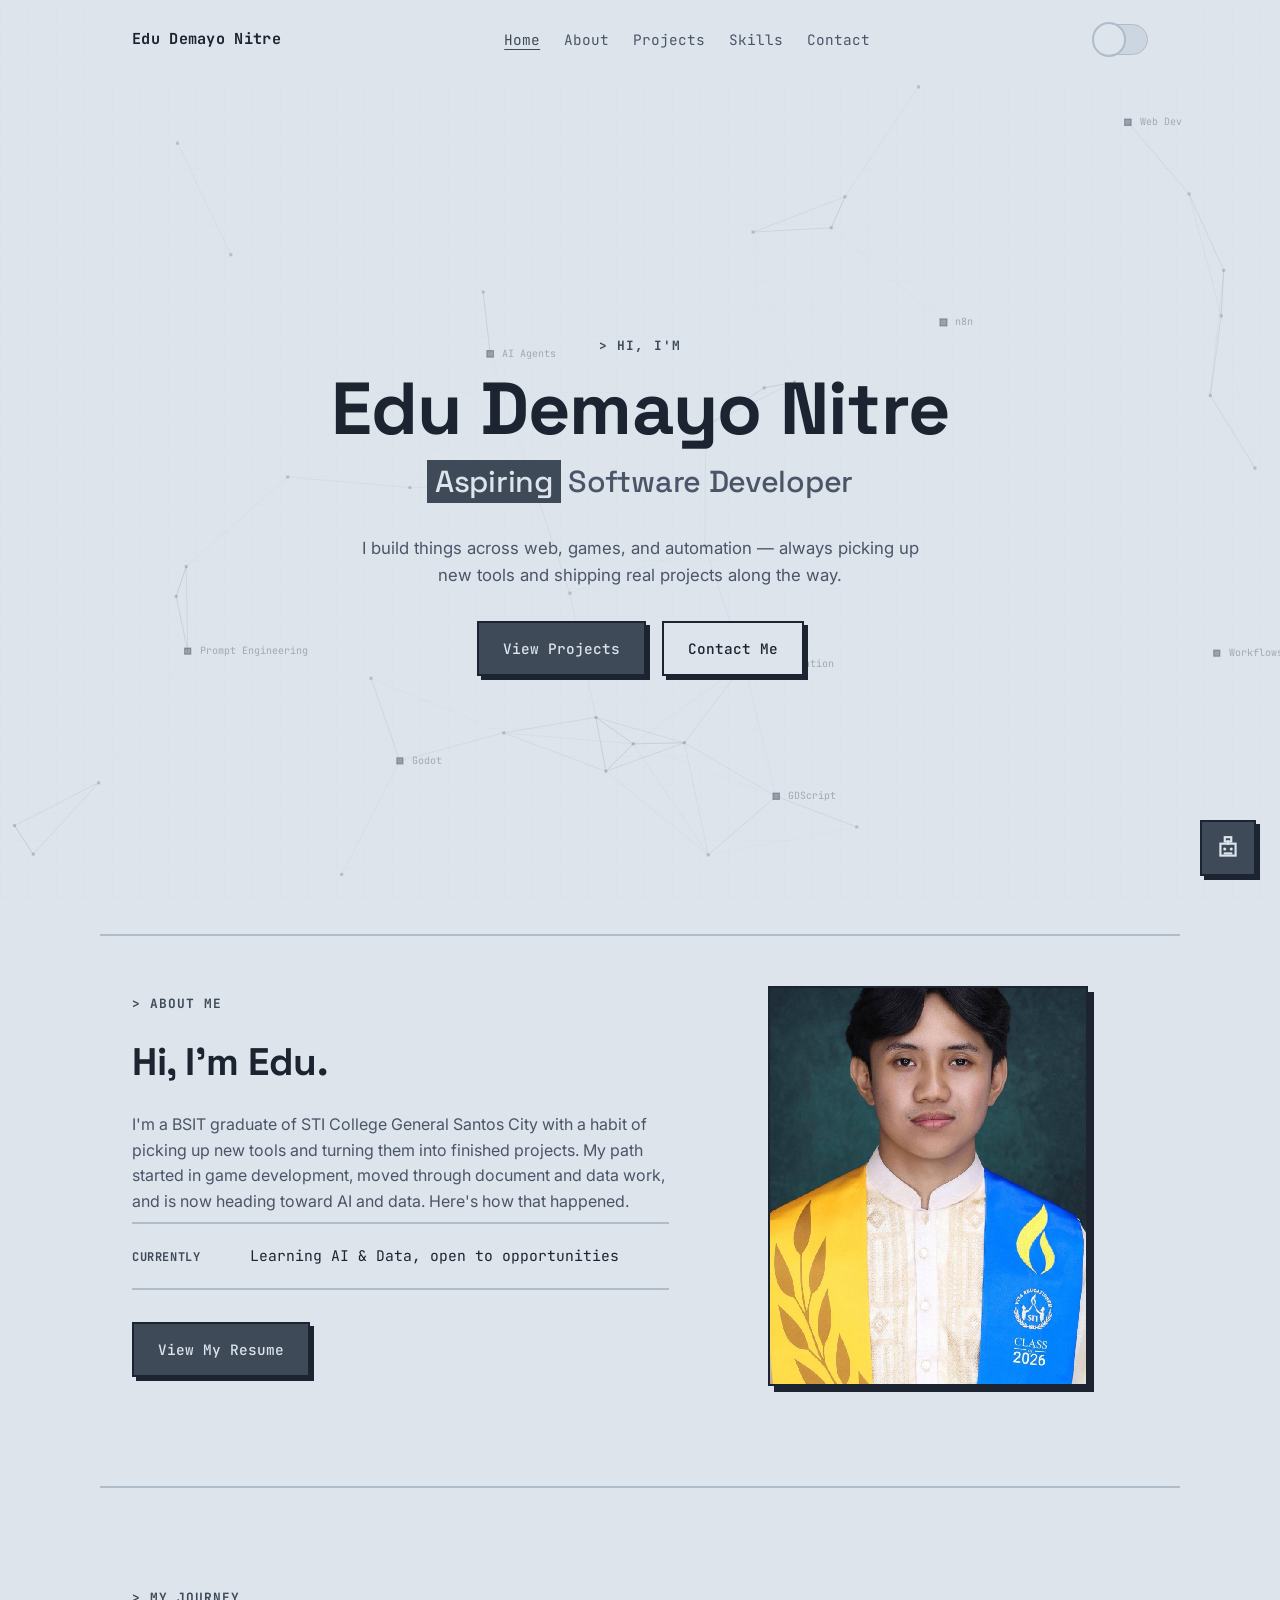
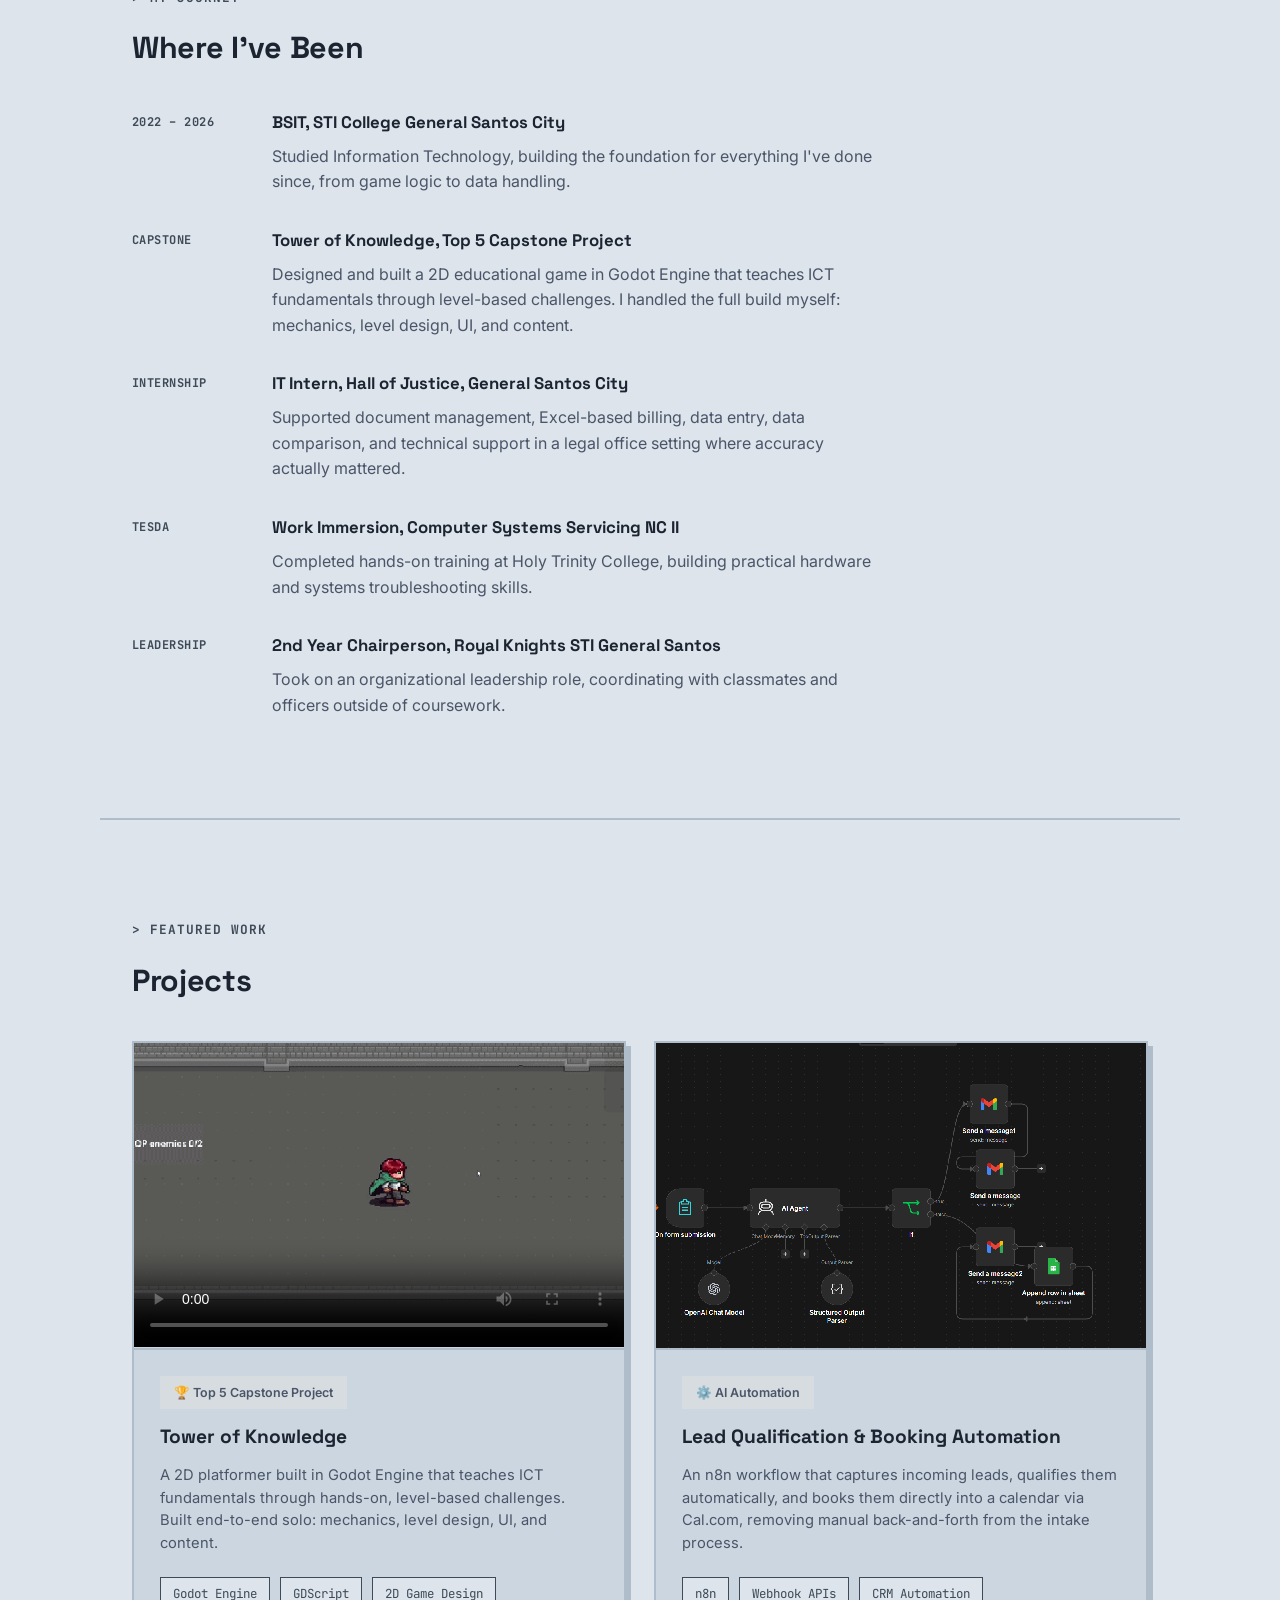
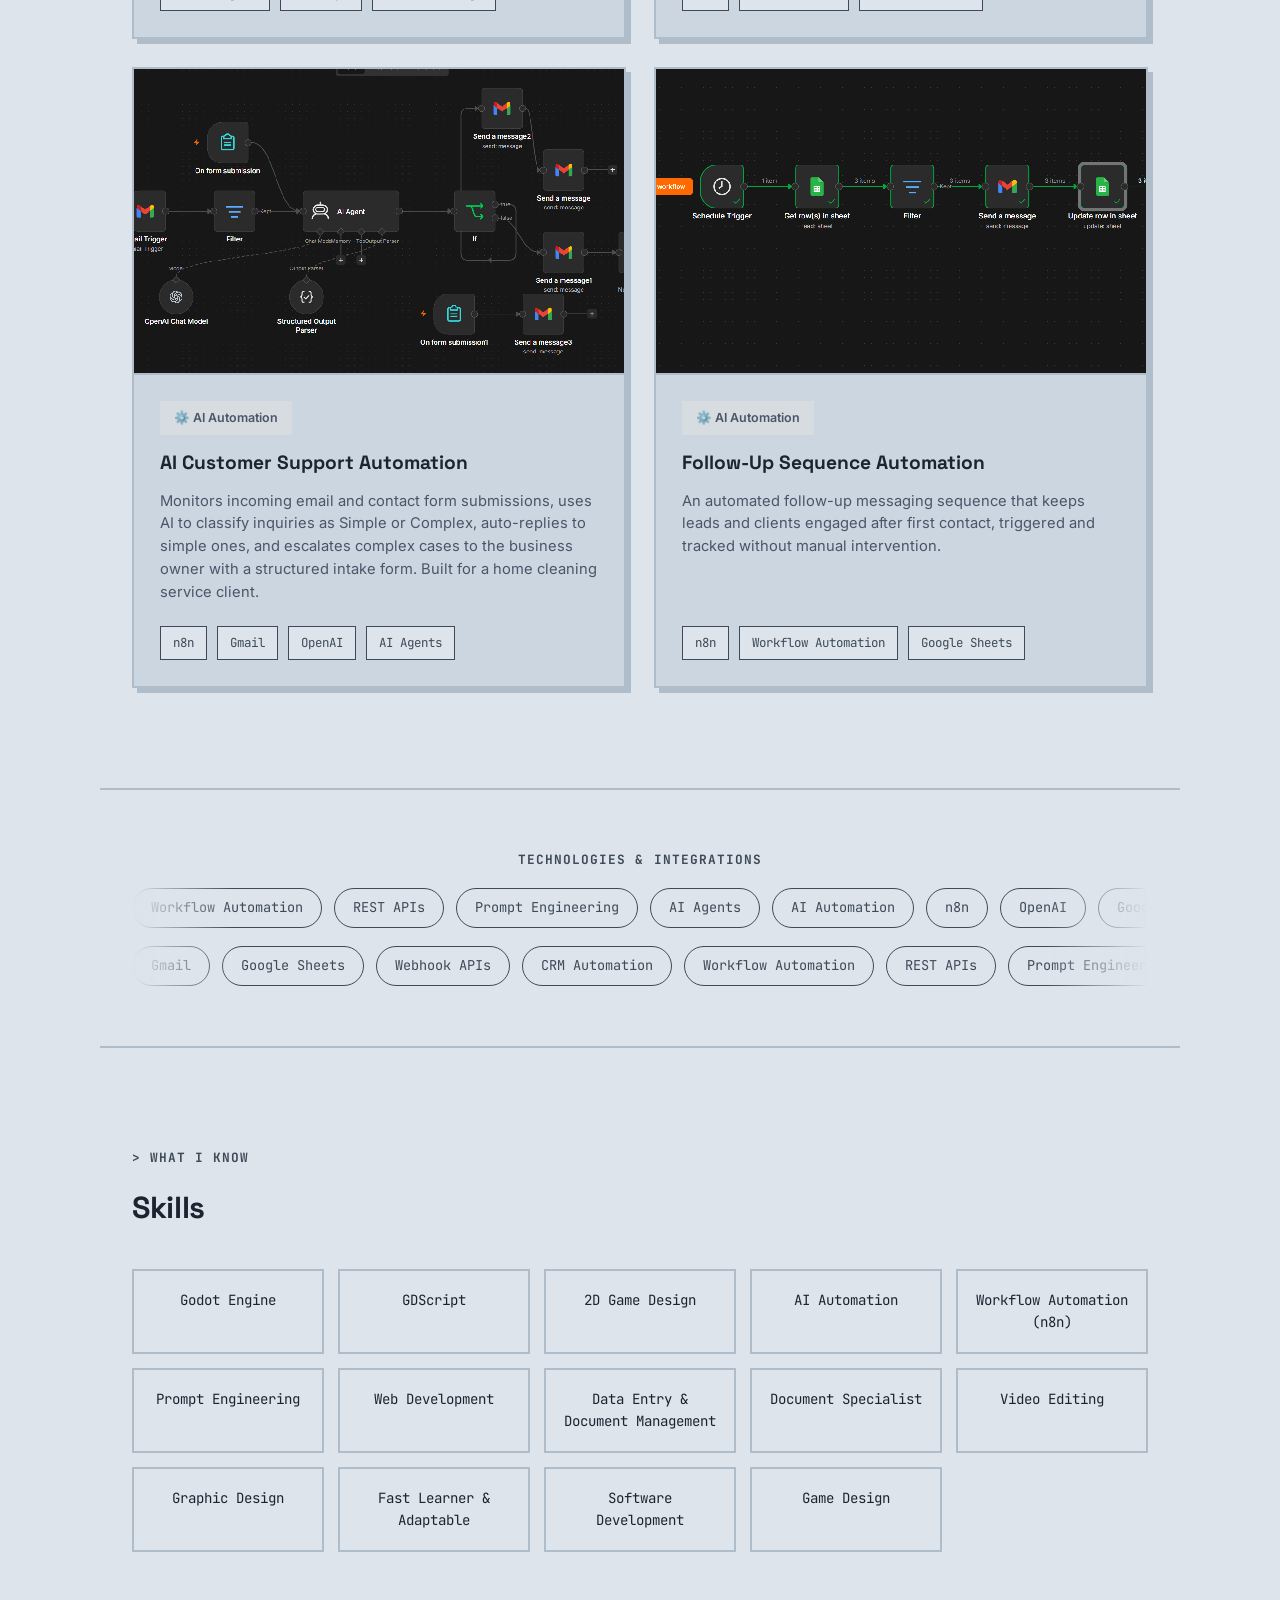
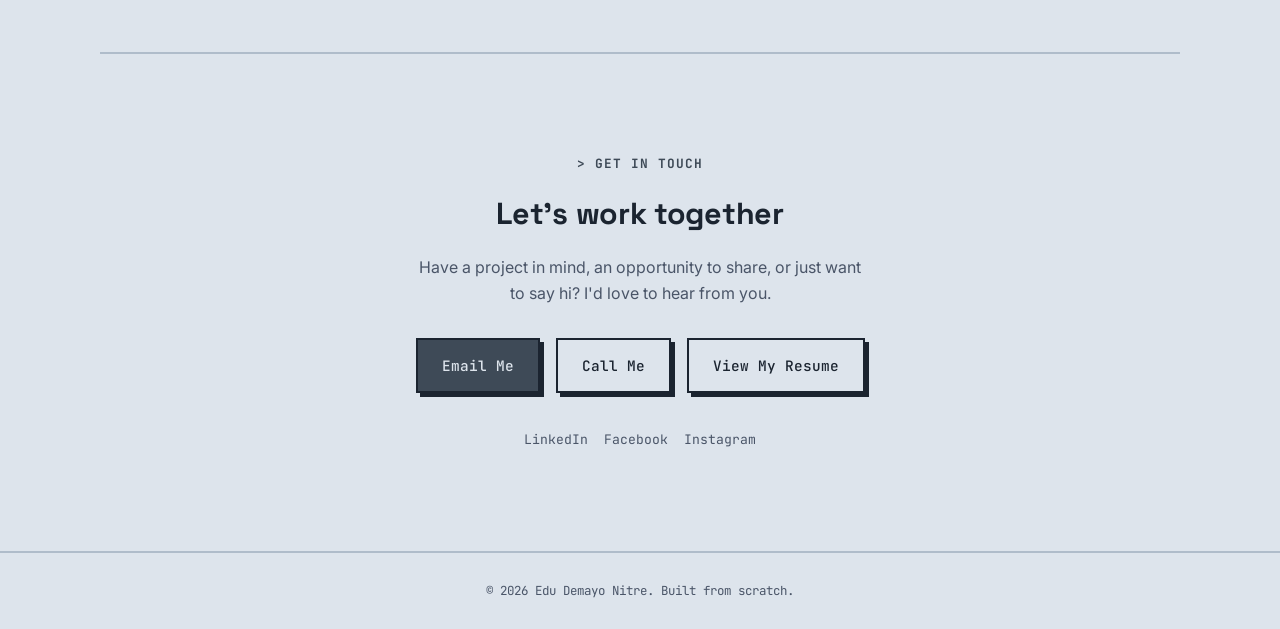
==== commit ee52713e: "Add files via upload" ====
--- a/index.html
+++ b/index.html
@@ -3,7 +3,7 @@
 <head>
   <meta charset="UTF-8">
   <meta name="viewport" content="width=device-width, initial-scale=1.0">
-  <title>Edu Demayo Nitre — Aspiring AI Automation Specialist</title>
+  <title>Edu Demayo Nitre — Aspiring Software Developer</title>
   <link rel="preconnect" href="https://fonts.googleapis.com">
   <link href="https://fonts.googleapis.com/css2?family=Press+Start+2P&family=Space+Grotesk:wght@500;700&family=Inter:wght@400;500;600&family=JetBrains+Mono:wght@400;500&display=swap" rel="stylesheet">
   <link rel="stylesheet" href="style.css">
@@ -11,10 +11,10 @@
 <body>
 
   <nav>
-    <div class="logo"><a href="index.html">Edu Demayo Nitre</a></div>
+    <div class="logo"><a href="#hero">Edu Demayo Nitre</a></div>
     <ul>
-      <li><a href="index.html" class="active-link">Home</a></li>
-      <li><a href="about.html">About</a></li>
+      <li><a href="#hero" class="active-link">Home</a></li>
+      <li><a href="#about">About</a></li>
       <li><a href="#projects">Projects</a></li>
       <li><a href="#skills">Skills</a></li>
       <li><a href="#contact">Contact</a></li>
@@ -27,19 +27,112 @@
     </label>
   </nav>
 
-  <section class="hero" id="about">
+  <section class="hero" id="hero">
     <canvas id="workflow-canvas" aria-hidden="true"></canvas>
     <div class="hero-content">
       <p class="eyebrow">Hi, I'm</p>
       <h1>Edu Demayo Nitre</h1>
-      <h2><span class="accent">Aspiring</span> AI Automation Specialist</h2>
+      <h2><span class="accent">Aspiring</span> Software Developer</h2>
       <p class="intro">
-        I build AI-powered automation workflows with n8n, and bring the same
-        problem-solving craft from game development into every system I design.
+        I build things across web, games, and automation &mdash; always picking
+        up new tools and shipping real projects along the way.
       </p>
       <div class="buttons">
         <a href="#projects" class="btn btn-primary">View Projects</a>
         <a href="#contact" class="btn btn-secondary">Contact Me</a>
+      </div>
+    </div>
+  </section>
+
+  <section class="about-hero reveal" id="about">
+    <div class="about-text">
+      <p class="eyebrow">About Me</p>
+      <h1>Hi, I'm Edu.</h1>
+      <p class="intro">
+        I'm a BSIT graduate of STI College General Santos City with a habit of
+        picking up new tools and turning them into finished projects. My path
+        started in game development, moved through document and data work,
+        and is now heading toward AI and data. Here's how that happened.
+      </p>
+      <div class="status-list">
+        <div class="status-item">
+          <span class="status-label">Currently</span>
+          <span class="status-value">Learning AI &amp; Data, open to opportunities</span>
+        </div>
+      </div>
+      <div class="buttons">
+        <a href="resume.pdf" target="_blank" rel="noopener" class="btn btn-primary">View My Resume</a>
+      </div>
+    </div>
+    <div class="hero-image">
+      <div class="photo-frame">
+        <img src="aboutme.png" alt="Edu Demayo Nitre" class="photo-base">
+        <img src="profile.png" alt="Edu Demayo Nitre" class="photo-hover">
+      </div>
+    </div>
+  </section>
+
+  <section class="timeline reveal" id="journey">
+    <p class="eyebrow">My Journey</p>
+    <h2>Where I've Been</h2>
+
+    <div class="timeline-list">
+      <div class="timeline-item">
+        <span class="timeline-year">2022 &ndash; 2026</span>
+        <div class="timeline-body">
+          <h3>BSIT, STI College General Santos City</h3>
+          <p>
+            Studied Information Technology, building the foundation for
+            everything I've done since, from game logic to data handling.
+          </p>
+        </div>
+      </div>
+
+      <div class="timeline-item">
+        <span class="timeline-year">Capstone</span>
+        <div class="timeline-body">
+          <h3>Tower of Knowledge, Top 5 Capstone Project</h3>
+          <p>
+            Designed and built a 2D educational game in Godot Engine that
+            teaches ICT fundamentals through level-based challenges. I
+            handled the full build myself: mechanics, level design, UI,
+            and content.
+          </p>
+        </div>
+      </div>
+
+      <div class="timeline-item">
+        <span class="timeline-year">Internship</span>
+        <div class="timeline-body">
+          <h3>IT Intern, Hall of Justice, General Santos City</h3>
+          <p>
+            Supported document management, Excel-based billing, data entry,
+            data comparison, and technical support in a legal office
+            setting where accuracy actually mattered.
+          </p>
+        </div>
+      </div>
+
+      <div class="timeline-item">
+        <span class="timeline-year">TESDA</span>
+        <div class="timeline-body">
+          <h3>Work Immersion, Computer Systems Servicing NC II</h3>
+          <p>
+            Completed hands-on training at Holy Trinity College, building
+            practical hardware and systems troubleshooting skills.
+          </p>
+        </div>
+      </div>
+
+      <div class="timeline-item">
+        <span class="timeline-year">Leadership</span>
+        <div class="timeline-body">
+          <h3>2nd Year Chairperson, Royal Knights STI General Santos</h3>
+          <p>
+            Took on an organizational leadership role, coordinating with
+            classmates and officers outside of coursework.
+          </p>
+        </div>
       </div>
     </div>
   </section>
@@ -271,6 +364,7 @@
         <button type="button" class="chat-chip" data-q="skills">Skills</button>
         <button type="button" class="chat-chip" data-q="contact">Contact</button>
         <button type="button" class="chat-chip" data-q="about">About Edu</button>
+        <button type="button" class="chat-chip" data-q="hire">Hire Me</button>
       </div>
       <form class="chat-input-row" id="chat-form">
         <input type="text" id="chat-input" placeholder="Type a question..." autocomplete="off">
@@ -423,19 +517,6 @@
 
     requestAnimationFrame(() => document.body.classList.add('page-loaded'));
 
-    document.querySelectorAll('a[href]').forEach((link) => {
-      const href = link.getAttribute('href');
-      const isInternalPage = href && (href === 'index.html' || href === 'about.html' || href.startsWith('index.html#') || href.startsWith('about.html#'));
-      if (isInternalPage && link.target !== '_blank') {
-        link.addEventListener('click', (e) => {
-          e.preventDefault();
-          document.body.classList.remove('page-loaded');
-          setTimeout(() => {
-            window.location.href = href;
-          }, 300);
-        });
-      }
-    });
     const themeToggle = document.getElementById('theme-toggle');
     const savedTheme = localStorage.getItem('theme');
 
@@ -462,29 +543,71 @@
   
     (function () {
       const faqs = [
-        { keywords: ['who are you', 'about you', 'who is edu', 'introduce', 'yourself'], answer: "I'm Edu Demayo Nitre, a BSIT graduate from STI College General Santos City. I build AI automation workflows with n8n, and I'm also a Godot game developer." },
+        { keywords: ['who are you', 'about you', 'who is edu', 'introduce', 'yourself'], answer: "I'm Edu Demayo Nitre, a BSIT graduate from STI College General Santos City. I build things across web, games, and automation, and I'm always picking up new tools." },
         { keywords: ['project', 'tower of knowledge', 'game', 'built', 'portfolio piece'], answer: "My featured project is Tower of Knowledge, a 2D educational game built in Godot Engine and a Top 5 Capstone Project. I've also built AI automation workflows in n8n: lead qualification & booking automation, AI customer support automation, and a follow-up sequence automation. Check the Projects section for details!" },
         { keywords: ['automation', 'n8n', 'workflow', 'ai agent'], answer: "I build AI-powered automation workflows using n8n, integrating tools like Gmail, OpenAI, Google Sheets, and webhook APIs. See the Projects and Skills sections for real examples." },
         { keywords: ['skill', 'skills', 'what can you do', 'tech stack', 'technologies'], answer: "My skills include Godot Engine, GDScript, AI Automation, Workflow Automation with n8n, Prompt Engineering, Web Development, Data Entry & Document Management, Video Editing, Graphic Design, and more. Full list is in the Skills section." },
-        { keywords: ['contact', 'email', 'reach', 'hire', 'get in touch'], answer: "You can reach Edu at edunitre24@gmail.com, call +63 950 151 4487, or connect via LinkedIn, Facebook, or Instagram \u2014 links are in the Contact section." },
-        { keywords: ['resume', 'cv'], answer: "Yes! You can view or download Edu's resume from the button in the About page or the Contact section." },
-        { keywords: ['job', 'hiring', 'opportunit', 'available', 'looking for work'], answer: "Edu is currently open to opportunities in AI automation and data roles. Feel free to reach out through the Contact section!" },
+        { keywords: ['contact', 'email', 'reach', 'get in touch'], answer: "You can reach Edu at edunitre24@gmail.com, call +63 950 151 4487, or connect via LinkedIn, Facebook, or Instagram \u2014 links are in the Contact section." },
+        { keywords: ['resume', 'cv'], answer: "Yes! You can view or download Edu's resume from the button in the About section or the Contact section." },
+        { keywords: ['hire', 'available for hire', 'full-time', 'freelance', 'open to work', 'work with you'], answer: "Edu is open to full-time opportunities and works fully remote. Reach out via the Contact section to start a conversation!" },
+        { keywords: ['job', 'hiring', 'opportunit', 'looking for work'], answer: "Edu is currently open to full-time opportunities in AI automation and data roles, working fully remote. Feel free to reach out through the Contact section!" },
         { keywords: ['education', 'school', 'college', 'study', 'degree'], answer: "Edu is a BSIT graduate from STI College General Santos City, Philippines." },
+        { keywords: ['where are you', 'location', 'based', 'live', 'city'], answer: "Edu is based in General Santos City, Philippines, and is open to fully remote work." },
+        { keywords: ['remote', 'work from home', 'onsite', 'on-site'], answer: "Yes, Edu works fully remote." },
+        { keywords: ['why hire', 'why should', 'what makes you different', 'unique', 'stand out'], answer: "Edu blends hands-on game development (Godot Engine) with growing AI automation expertise (n8n) \u2014 a rare combination that brings real problem-solving craft to every automation system, backed by a Top 5 capstone project and real automation builds for a client scenario." },
+        { keywords: ['experience', 'how long', 'years of experience', 'junior', 'senior', 'background in'], answer: "Edu is a fresh BSIT graduate who has built real hands-on experience through an IT internship at a legal office, a Top 5 capstone game project, and multiple self-built AI automation workflows \u2014 a fast learner who ships real projects quickly." },
+        { keywords: ['what is n8n'], answer: "n8n is a workflow automation tool \u2014 it lets you connect apps like Gmail, Google Sheets, and AI models together so tasks happen automatically without manual work. It's the main tool Edu uses to build automations." },
+        { keywords: ['what is ai automation', 'what does ai automation mean'], answer: "AI automation means using AI models alongside automated workflows to handle tasks that normally need a human \u2014 like reading an email, deciding how to respond, and sending a reply automatically." },
+        { keywords: ['favorite project', 'best project', 'proudest'], answer: "Tower of Knowledge is the one Edu's proudest of \u2014 a full solo-built game that placed Top 5 in the capstone batch." },
+        { keywords: ['student', 'still studying', 'graduated'], answer: "Edu has already graduated with a BSIT degree from STI College General Santos City." },
+        { keywords: ['programming language', 'code in', 'languages do you know'], answer: "Edu codes primarily in GDScript (for Godot game development) and works with the JavaScript/HTML/CSS that powers this very portfolio site." },
+        { keywords: ['github', 'source code', 'see your code'], answer: "Edu's code isn't publicly linked right now, but you can see real project write-ups and demos in the Projects section, plus the resume for more detail." },
+        { keywords: ['help', 'what can i ask', 'what can you answer'], answer: "You can ask me about Edu's projects, skills, background, education, location, availability, or how to get in touch \u2014 try tapping one of the quick buttons below too!" },
       ];
+
+      const GREETING_WORDS = ['hi', 'hello', 'hey', 'yo', 'good morning', 'good afternoon', 'good evening'];
+      const THANKS_WORDS = ['thanks', 'thank you', 'thx', 'appreciate it'];
+      const BYE_WORDS = ['bye', 'goodbye', 'see you', 'take care'];
+
+      function matchesWord(lower, phrase) {
+        const escaped = phrase.replace(/[.*+?^${}()|[\]\\]/g, '\\$&');
+        const re = new RegExp('(^|[^a-z])' + escaped + '([^a-z]|$)');
+        return re.test(lower);
+      }
 
       const quickAnswers = {
         projects: faqs[0 + 1].answer,
         skills: faqs[3].answer,
         contact: faqs[4].answer,
         about: faqs[0].answer,
+        hire: faqs[6].answer,
       };
 
       function findAnswer(text) {
-        const lower = text.toLowerCase();
+        const lower = text.toLowerCase().trim();
+
+        if (GREETING_WORDS.some((w) => matchesWord(lower, w))) {
+          return "Hey there! 👋 I'm a quick FAQ bot for Edu's portfolio. Ask me about his projects, skills, background, or how to get in touch \u2014 or tap a suggestion below.";
+        }
+        if (THANKS_WORDS.some((w) => matchesWord(lower, w))) {
+          return "You're welcome! Let me know if you'd like to know anything else about Edu.";
+        }
+        if (BYE_WORDS.some((w) => matchesWord(lower, w))) {
+          return "Thanks for stopping by! Feel free to reach out through the Contact section anytime. 👋";
+        }
+
+        let bestMatch = null;
+        let bestLength = 0;
         for (const faq of faqs) {
-          if (faq.keywords.some((k) => lower.includes(k))) return faq.answer;
-        }
-        return "I'm not sure about that one! Try asking about Edu's projects, skills, background, or how to get in touch \u2014 or email him directly at edunitre24@gmail.com.";
+          for (const k of faq.keywords) {
+            if (lower.includes(k) && k.length > bestLength) {
+              bestMatch = faq;
+              bestLength = k.length;
+            }
+          }
+        }
+        if (bestMatch) return bestMatch.answer;
+        return "I'm not sure about that one! Try asking about Edu's projects, skills, background, or how to get in touch \u2014 or type \"help\" to see what I can answer.";
       }
 
       const toggle = document.getElementById('chat-toggle');
--- a/style.css
+++ b/style.css
@@ -651,6 +651,7 @@
   gap: 40px;
   align-items: center;
   padding-top: 50px;
+  border-top: 2px solid var(--line);
 }
 
 .about-hero h1 {
